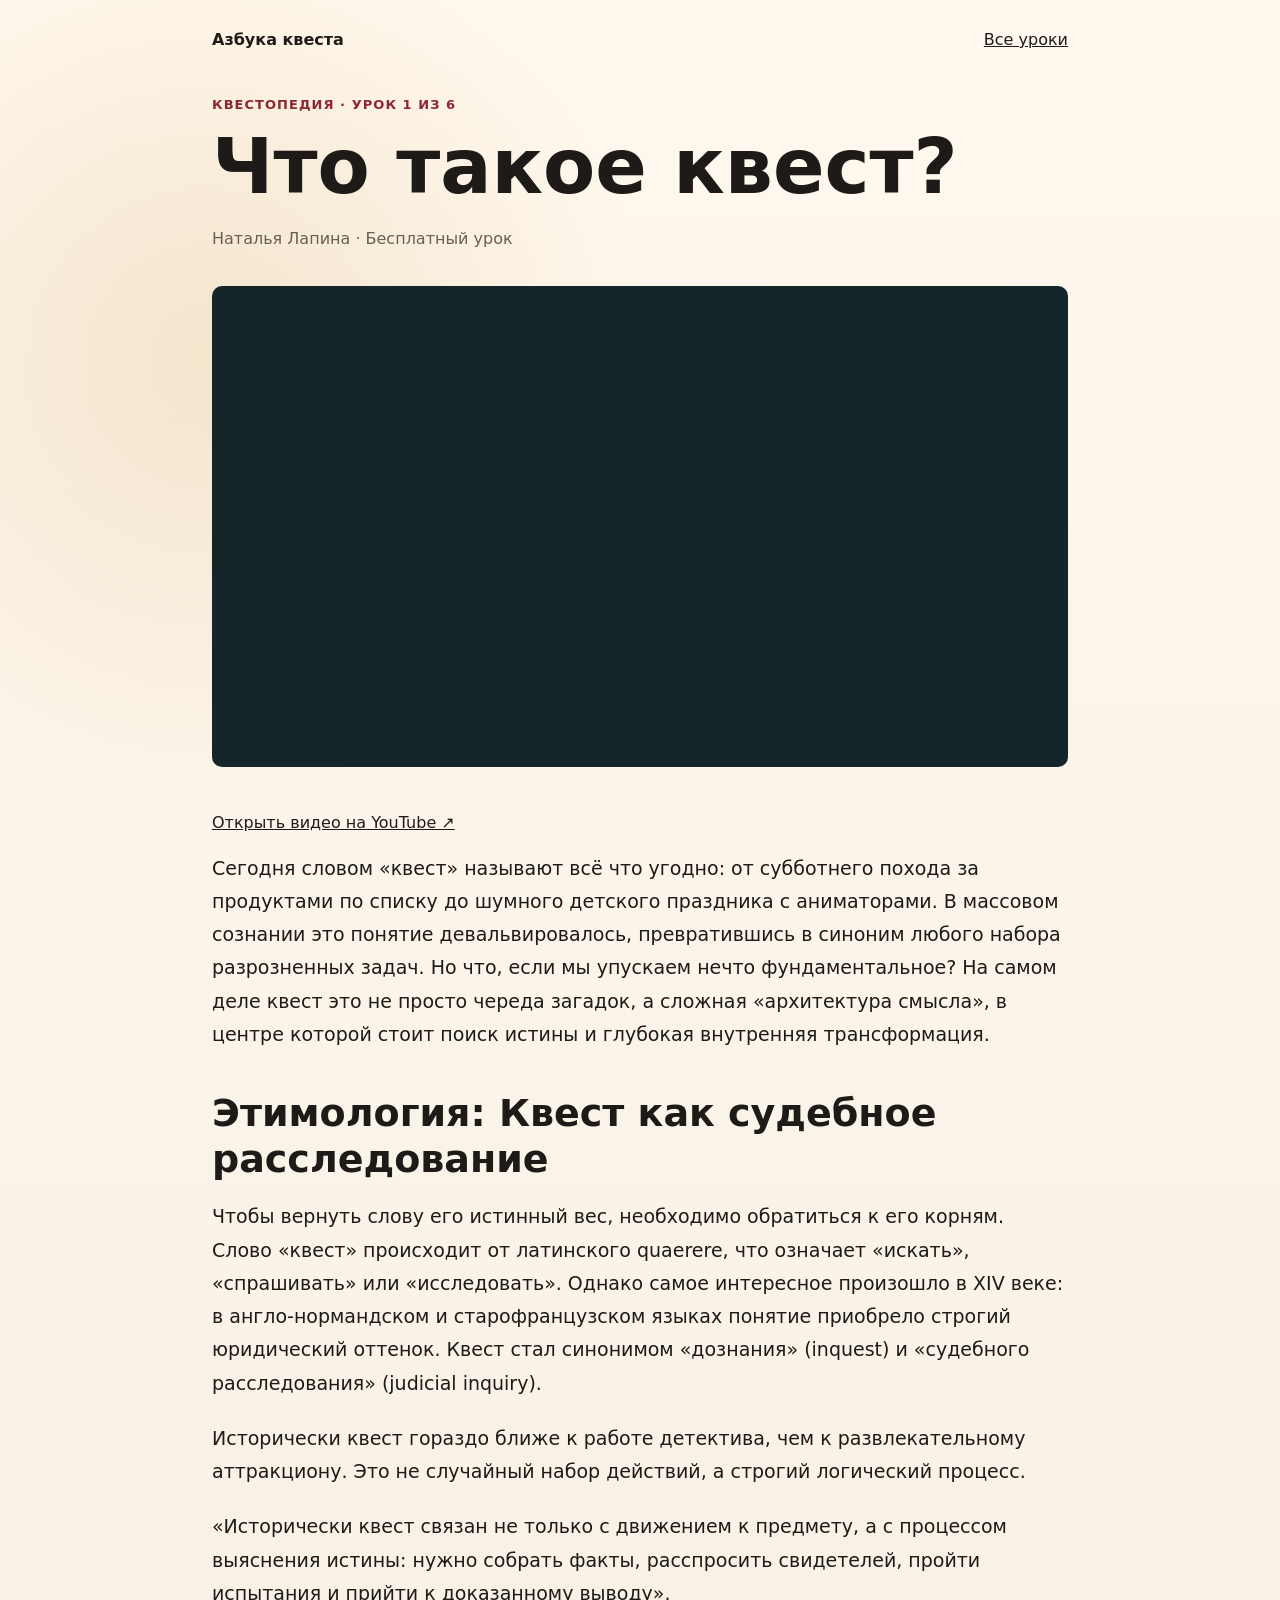
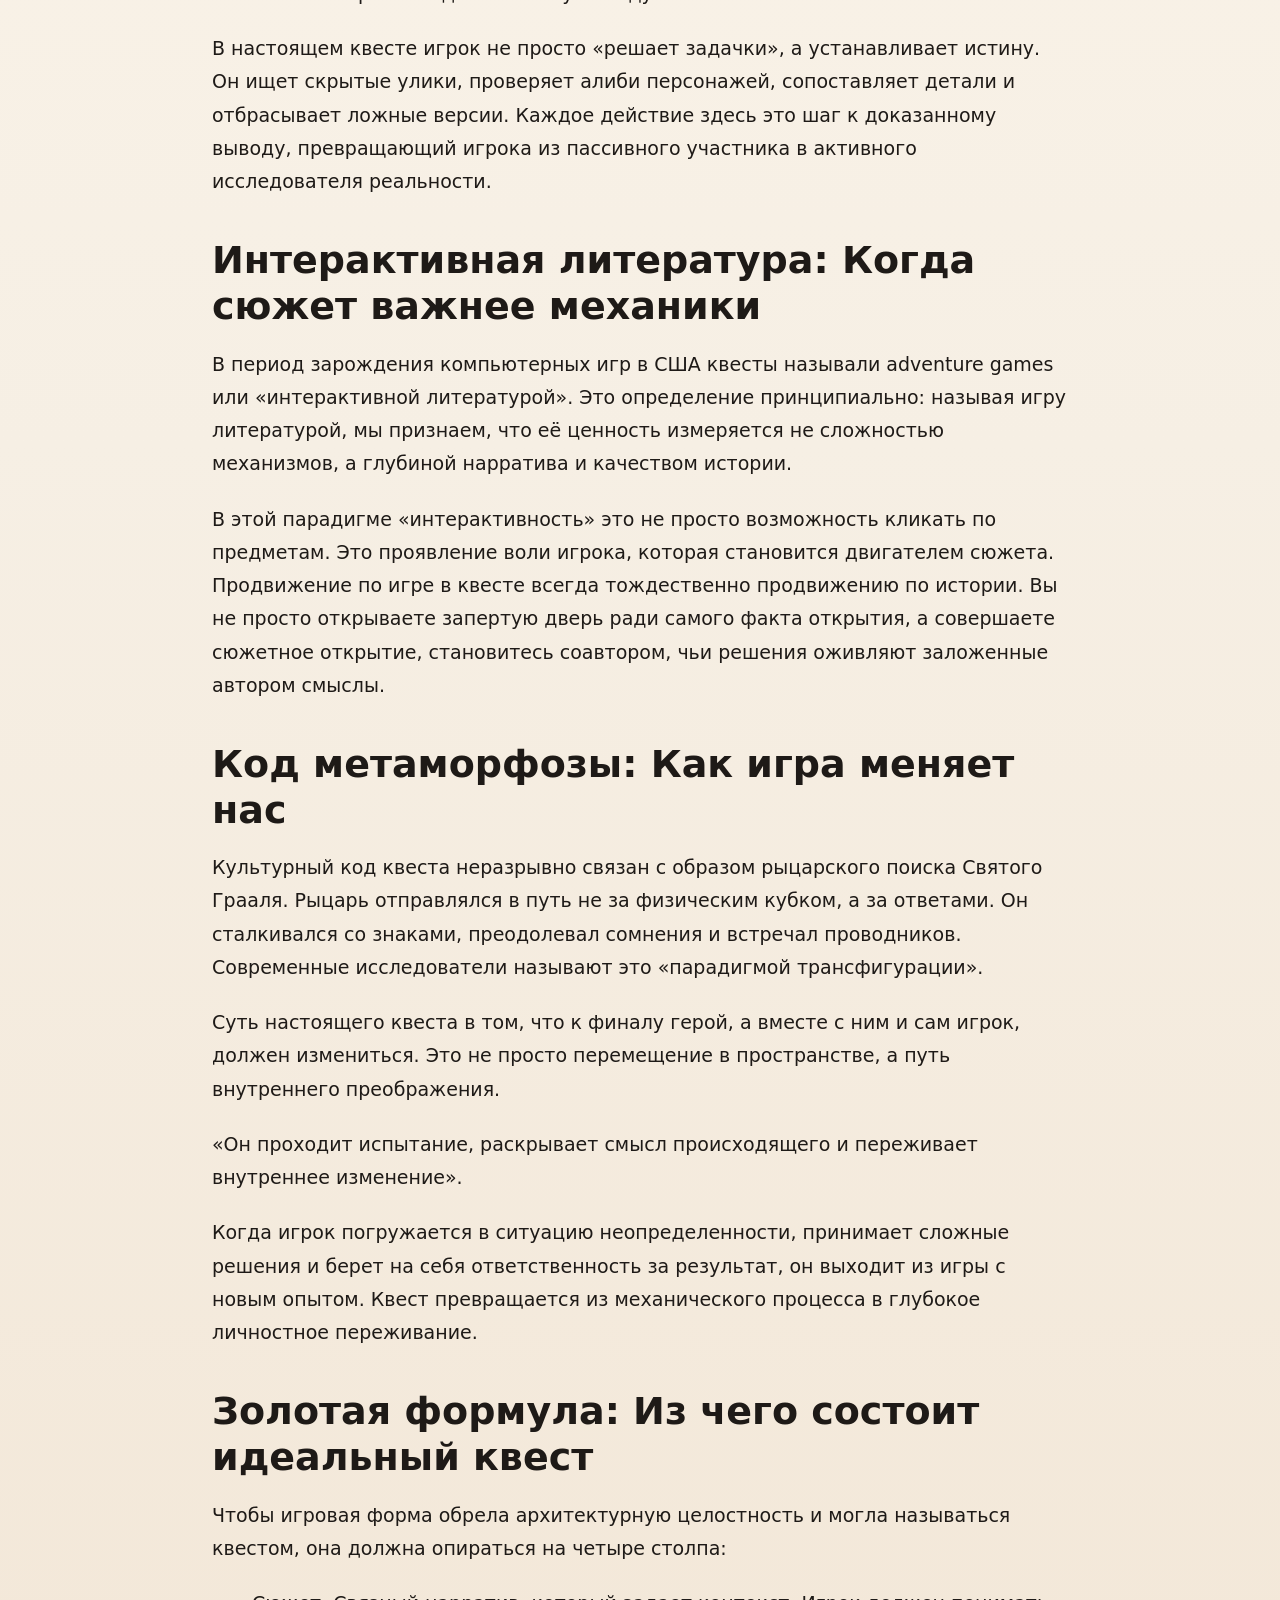
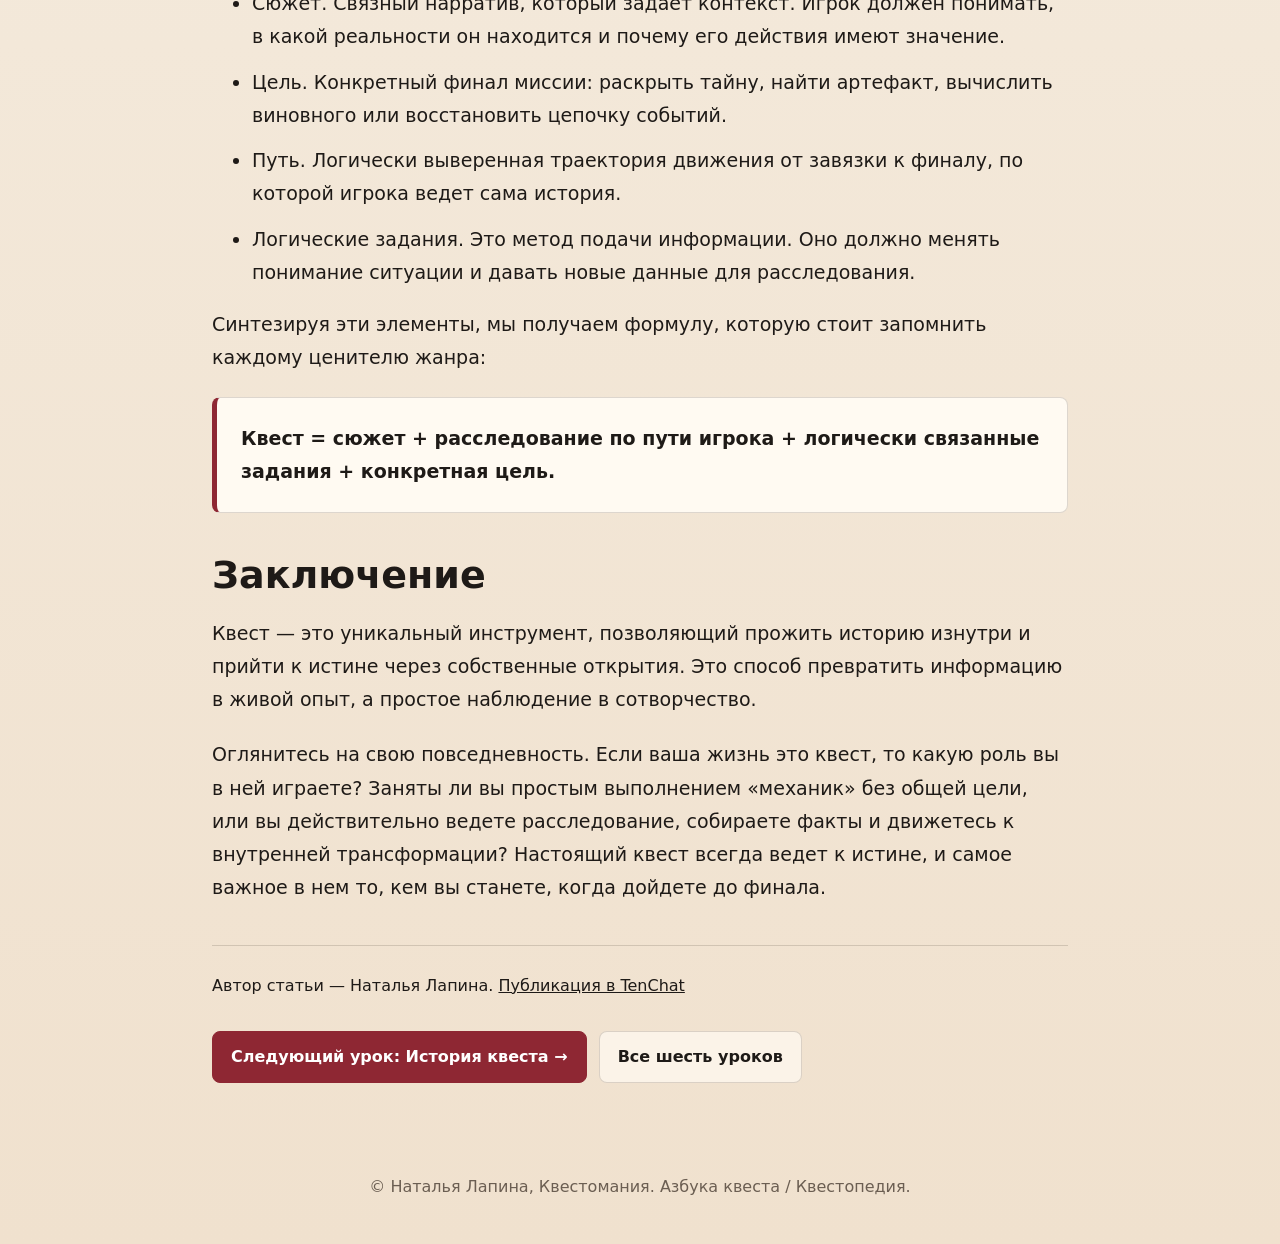
==== chto-takoe-kvest/index.html @ f61236cb "Publish first Questopedia lesson with original article and video" ====
<!doctype html><html lang="ru"><head><meta charset="utf-8"><meta name="viewport" content="width=device-width,initial-scale=1"><title>Что такое квест — урок 1 | Азбука квеста</title><meta name="description" content="Что такое квест: расследование, интерактивная история, путь игрока и логически связанные задания. Статья и бесплатный видеоурок Натальи Лапиной."><link rel="canonical" href="https://azbuka.questomanija.si/chto-takoe-kvest/"><meta name="robots" content="index,follow,max-image-preview:large,max-video-preview:-1"><meta property="og:type" content="article"><meta property="og:title" content="Квестопедия #1: Что такое квест?"><meta property="og:url" content="https://azbuka.questomanija.si/chto-takoe-kvest/"><meta property="og:image" content="https://i.ytimg.com/vi/Jn-knPm4Svk/hqdefault.jpg"><style>
:root{--paper:#f6efe4;--ink:#1e1a17;--muted:#6b5e52;--line:rgba(48,36,24,.16);--red:#8e2733;--red-dark:#6f1722;--white:#fffaf2;--shadow:0 24px 70px rgba(42,26,14,.18)}*{box-sizing:border-box}html{scroll-behavior:smooth}body{margin:0;background:radial-gradient(circle at 16% 8%,rgba(201,151,62,.18),transparent 28rem),linear-gradient(180deg,#fff8ee 0%,var(--paper) 46%,#f0e1ce 100%);color:var(--ink);font-family:Inter,system-ui,-apple-system,BlinkMacSystemFont,"Segoe UI",Arial,sans-serif;line-height:1.55}a{color:inherit}img{display:block;width:100%}.hero{min-height:92vh;padding:24px clamp(18px,4vw,60px) 72px;position:relative;overflow:hidden}.hero:before{content:"";position:absolute;inset:0;background-image:linear-gradient(rgba(30,26,23,.035) 1px,transparent 1px),linear-gradient(90deg,rgba(30,26,23,.035) 1px,transparent 1px);background-size:38px 38px;pointer-events:none}.topbar,.hero-grid,.section-inner,.footer{position:relative;z-index:1}.topbar{display:flex;align-items:center;justify-content:space-between;gap:20px;max-width:1180px;margin:0 auto 64px}.brand{font-weight:800;text-decoration:none}.navlinks{display:flex;gap:18px;color:var(--muted);font-size:15px}.navlinks a{text-decoration:none}.hero-grid{max-width:1180px;margin:0 auto;display:grid;grid-template-columns:minmax(0,1.05fr) minmax(280px,.75fr);align-items:center;gap:clamp(32px,6vw,78px)}.eyebrow{margin:0 0 12px;color:var(--red);font-size:13px;font-weight:800;letter-spacing:.08em;text-transform:uppercase}h1,h2,h3,p{margin-top:0}h1{margin-bottom:20px;max-width:760px;font-size:clamp(48px,9vw,112px);line-height:.92;letter-spacing:0}h2{margin-bottom:18px;font-size:clamp(30px,4vw,56px);line-height:1.02;letter-spacing:0}h3{margin-bottom:12px;font-size:24px;line-height:1.15;letter-spacing:0}.lead{max-width:680px;color:#3a3028;font-size:clamp(19px,2.2vw,25px)}.actions{display:flex;flex-wrap:wrap;gap:12px;margin-top:32px}.actions.center{justify-content:center}.button{display:inline-flex;min-height:48px;align-items:center;justify-content:center;border:1px solid var(--line);border-radius:8px;padding:13px 18px;font-weight:800;text-decoration:none;transition:transform .18s ease,box-shadow .18s ease}.button:hover{transform:translateY(-2px);box-shadow:0 12px 28px rgba(42,26,14,.15)}.button.primary{background:var(--red);color:#fff;border-color:var(--red)}.button.ghost{background:rgba(255,250,242,.72)}.hero-photo,.author-photo,.ideysha-photo{margin:0;border:1px solid var(--line);border-radius:10px;box-shadow:var(--shadow);overflow:hidden;background:#fff}.hero-photo{transform:rotate(1.5deg)}.hero-photo img{aspect-ratio:.68;height:min(72vh,760px);object-fit:cover;object-position:center}.section{padding:82px clamp(18px,4vw,60px)}.section-inner{max-width:1180px;margin:0 auto}.two-col{display:grid;grid-template-columns:minmax(0,.78fr) minmax(0,1.22fr);gap:clamp(26px,6vw,80px)}.prose{color:#3b3129;font-size:18px}.prose p{margin-bottom:16px}.lessons{background:rgba(255,250,242,.62);border-block:1px solid var(--line)}.lesson-list{display:grid;grid-template-columns:repeat(5,minmax(0,1fr));gap:16px;margin-top:32px}.lesson-card{min-height:340px;display:flex;flex-direction:column;border:1px solid var(--line);border-radius:8px;background:var(--white);padding:22px;box-shadow:0 14px 36px rgba(42,26,14,.08)}.lesson-number{width:44px;height:44px;display:inline-flex;align-items:center;justify-content:center;margin-bottom:20px;border-radius:50%;background:#f2e3cf;color:var(--red-dark);font-weight:900}.lesson-card p{color:var(--muted);font-size:16px}.card-links{display:flex;gap:10px;margin-top:auto;padding-top:18px}.card-links a{flex:1;border:1px solid var(--line);border-radius:8px;padding:10px 12px;text-align:center;font-weight:800;text-decoration:none;background:#fff7ec}.author-grid,.ideysha-grid{display:grid;grid-template-columns:minmax(240px,.62fr) minmax(0,1fr);align-items:center;gap:clamp(28px,6vw,76px)}.author-photo img{aspect-ratio:.68;object-fit:cover;object-position:center}.ideysha{background:#15262b;color:#fff7ec}.ideysha .prose,.ideysha .eyebrow{color:#fff7ec}.ideysha .eyebrow{color:#f1c56b}.ideysha-grid{grid-template-columns:minmax(0,1fr) minmax(280px,.7fr)}.ideysha-photo img{aspect-ratio:1.05;object-fit:cover;object-position:center}.cta{text-align:center}.cta-box{max-width:900px;border:1px solid var(--line);border-radius:10px;background:var(--white);padding:clamp(30px,5vw,60px);box-shadow:var(--shadow)}.footer{padding:28px 20px 44px;color:var(--muted);text-align:center}@media(max-width:1080px){.lesson-list{grid-template-columns:repeat(2,minmax(0,1fr))}}@media(max-width:760px){.topbar{align-items:flex-start;flex-direction:column;margin-bottom:42px}.navlinks{width:100%;justify-content:space-between}.hero{min-height:auto;padding-bottom:44px}.hero-grid,.two-col,.author-grid,.ideysha-grid{grid-template-columns:1fr}.hero-photo{transform:none}.hero-photo img{height:auto}.section{padding-block:56px}.lesson-list{grid-template-columns:1fr}.lesson-card{min-height:0}}
.video-lessons{grid-template-columns:repeat(2,minmax(0,1fr))}.video-lessons .lesson-card{min-height:0}.video-lessons .lesson-card h3{font-size:21px}@media(max-width:760px){.video-lessons{grid-template-columns:1fr}}
.lesson-shell{max-width:900px;margin:auto;padding:28px 22px 64px}.lesson-shell .topbar{margin-bottom:42px}.lesson-shell h1{font-size:clamp(40px,7vw,76px);line-height:1.05}.byline{color:var(--muted)}.lesson-video{aspect-ratio:16/9;width:100%;border:0;border-radius:10px;background:#15262b;margin:18px 0 36px}.article-body{font-size:19px;line-height:1.75}.article-body h2{font-size:clamp(27px,4vw,38px);line-height:1.2;margin:40px 0 18px}.article-body p{margin-bottom:22px}.article-body li{margin-bottom:12px}.formula{padding:24px;border:1px solid var(--line);border-left:5px solid var(--red);background:var(--white);border-radius:8px;font-weight:800}.lesson-bottom{border-top:1px solid var(--line);margin-top:40px;padding-top:28px}a:focus-visible{outline:3px solid var(--red);outline-offset:4px}@media(max-width:600px){.article-body{font-size:17px}.formula{padding:18px}.lesson-shell{padding-inline:18px}}</style><script type="application/ld+json">{"@context": "https://schema.org", "@graph": [{"@type": "Article", "@id": "https://azbuka.questomanija.si/chto-takoe-kvest/#article", "headline": "Квестопедия #1: Что такое квест?", "url": "https://azbuka.questomanija.si/chto-takoe-kvest/", "inLanguage": "ru", "author": {"@type": "Person", "name": "Наталья Лапина", "url": "https://questomanija.si/speaker/"}, "isAccessibleForFree": true, "video": {"@id": "https://azbuka.questomanija.si/#video-Jn-knPm4Svk"}, "isPartOf": {"@type": "Course", "name": "Азбука квеста", "url": "https://azbuka.questomanija.si/"}}, {"@type": "VideoObject", "@id": "https://azbuka.questomanija.si/#video-Jn-knPm4Svk", "name": "Что такое квест", "description": "Видеоурок «Что такое квест» из бесплатного курса «Азбука квеста» Натальи Лапиной.", "url": "https://azbuka.questomanija.si/chto-takoe-kvest/", "embedUrl": "https://www.youtube-nocookie.com/embed/Jn-knPm4Svk", "thumbnailUrl": "https://i.ytimg.com/vi/Jn-knPm4Svk/hqdefault.jpg", "uploadDate": "2026-06-28T01:00:05-07:00", "duration": "PT6M8S", "inLanguage": "ru", "isAccessibleForFree": true, "author": {"@id": "https://questomanija.si/speaker/#person"}, "isPartOf": {"@id": "https://azbuka.questomanija.si/#course"}}, {"@type": "BreadcrumbList", "itemListElement": [{"@type": "ListItem", "position": 1, "name": "Азбука квеста", "item": "https://azbuka.questomanija.si/"}, {"@type": "ListItem", "position": 2, "name": "Что такое квест", "item": "https://azbuka.questomanija.si/chto-takoe-kvest/"}]}]}</script></head><body><main class="lesson-shell"><nav class="topbar" aria-label="Навигация"><a class="brand" href="/">Азбука квеста</a><a href="/#lessons">Все уроки</a></nav><header><p class="eyebrow">Квестопедия · Урок 1 из 6</p><h1>Что такое квест?</h1><p class="byline">Наталья Лапина · Бесплатный урок</p></header><iframe class="lesson-video" src="https://www.youtube-nocookie.com/embed/Jn-knPm4Svk" title="Что такое квест — видеоурок Натальи Лапиной" allow="encrypted-media; picture-in-picture; fullscreen" allowfullscreen></iframe><p><a href="https://www.youtube.com/watch?v=Jn-knPm4Svk">Открыть видео на YouTube ↗</a></p><article class="article-body" aria-label="Квестопедия #1: Что такое квест?"><p>Сегодня словом «квест» называют всё что угодно: от субботнего похода за продуктами по списку до шумного детского праздника с аниматорами. В массовом сознании это понятие девальвировалось, превратившись в синоним любого набора разрозненных задач. Но что, если мы упускаем нечто фундаментальное? На самом деле квест это не просто череда загадок, а сложная «архитектура смысла», в центре которой стоит поиск истины и глубокая внутренняя трансформация.</p><h2>Этимология: Квест как судебное расследование</h2><p>Чтобы вернуть слову его истинный вес, необходимо обратиться к его корням. Слово «квест» происходит от латинского quaerere, что означает «искать», «спрашивать» или «исследовать». Однако самое интересное произошло в XIV веке: в англо-нормандском и старофранцузском языках понятие приобрело строгий юридический оттенок. Квест стал синонимом «дознания» (inquest) и «судебного расследования» (judicial inquiry).</p><p>Исторически квест гораздо ближе к работе детектива, чем к развлекательному аттракциону. Это не случайный набор действий, а строгий логический процесс.</p><p>«Исторически квест связан не только с движением к предмету, а с процессом выяснения истины: нужно собрать факты, расспросить свидетелей, пройти испытания и прийти к доказанному выводу».</p><p>В настоящем квесте игрок не просто «решает задачки», а устанавливает истину. Он ищет скрытые улики, проверяет алиби персонажей, сопоставляет детали и отбрасывает ложные версии. Каждое действие здесь это шаг к доказанному выводу, превращающий игрока из пассивного участника в активного исследователя реальности.</p><h2>Интерактивная литература: Когда сюжет важнее механики</h2><p>В период зарождения компьютерных игр в США квесты называли adventure games или «интерактивной литературой». Это определение принципиально: называя игру литературой, мы признаем, что её ценность измеряется не сложностью механизмов, а глубиной нарратива и качеством истории.</p><p>В этой парадигме «интерактивность» это не просто возможность кликать по предметам. Это проявление воли игрока, которая становится двигателем сюжета. Продвижение по игре в квесте всегда тождественно продвижению по истории. Вы не просто открываете запертую дверь ради самого факта открытия, а совершаете сюжетное открытие, становитесь соавтором, чьи решения оживляют заложенные автором смыслы.</p><h2>Код метаморфозы: Как игра меняет нас</h2><p>Культурный код квеста неразрывно связан с образом рыцарского поиска Святого Грааля. Рыцарь отправлялся в путь не за физическим кубком, а за ответами. Он сталкивался со знаками, преодолевал сомнения и встречал проводников. Современные исследователи называют это «парадигмой трансфигурации».</p><p>Суть настоящего квеста в том, что к финалу герой, а вместе с ним и сам игрок, должен измениться. Это не просто перемещение в пространстве, а путь внутреннего преображения.</p><p>«Он проходит испытание, раскрывает смысл происходящего и переживает внутреннее изменение».</p><p>Когда игрок погружается в ситуацию неопределенности, принимает сложные решения и берет на себя ответственность за результат, он выходит из игры с новым опытом. Квест превращается из механического процесса в глубокое личностное переживание.</p><h2>Золотая формула: Из чего состоит идеальный квест</h2><p>Чтобы игровая форма обрела архитектурную целостность и могла называться квестом, она должна опираться на четыре столпа:</p><ul><li>Сюжет. Связный нарратив, который задает контекст. Игрок должен понимать, в какой реальности он находится и почему его действия имеют значение.</li><li>Цель. Конкретный финал миссии: раскрыть тайну, найти артефакт, вычислить виновного или восстановить цепочку событий.</li><li>Путь. Логически выверенная траектория движения от завязки к финалу, по которой игрока ведет сама история.</li><li>Логические задания. Это метод подачи информации. Оно должно менять понимание ситуации и давать новые данные для расследования.</li></ul><p>Синтезируя эти элементы, мы получаем формулу, которую стоит запомнить каждому ценителю жанра:</p><p class="formula">Квест = сюжет + расследование по пути игрока + логически связанные задания + конкретная цель.</p><h2>Заключение</h2><p>Квест — это уникальный инструмент, позволяющий прожить историю изнутри и прийти к истине через собственные открытия. Это способ превратить информацию в живой опыт, а простое наблюдение в сотворчество.</p><p>Оглянитесь на свою повседневность. Если ваша жизнь это квест, то какую роль вы в ней играете? Заняты ли вы простым выполнением «механик» без общей цели, или вы действительно ведете расследование, собираете факты и движетесь к внутренней трансформации? Настоящий квест всегда ведет к истине, и самое важное в нем то, кем вы станете, когда дойдете до финала.</p></article><div class="lesson-bottom"><p>Автор статьи — Наталья Лапина. <a href="https://tenchat.ru/media/5627229-kvestopediya-1-chto-takoye-kvest">Публикация в TenChat</a></p><div class="actions"><a class="button primary" href="https://www.youtube.com/watch?v=jW6POJvx4WA">Следующий урок: История квеста →</a><a class="button ghost" href="/#lessons">Все шесть уроков</a></div></div></main><footer class="footer">© Наталья Лапина, Квестомания. Азбука квеста / Квестопедия.</footer></body></html>
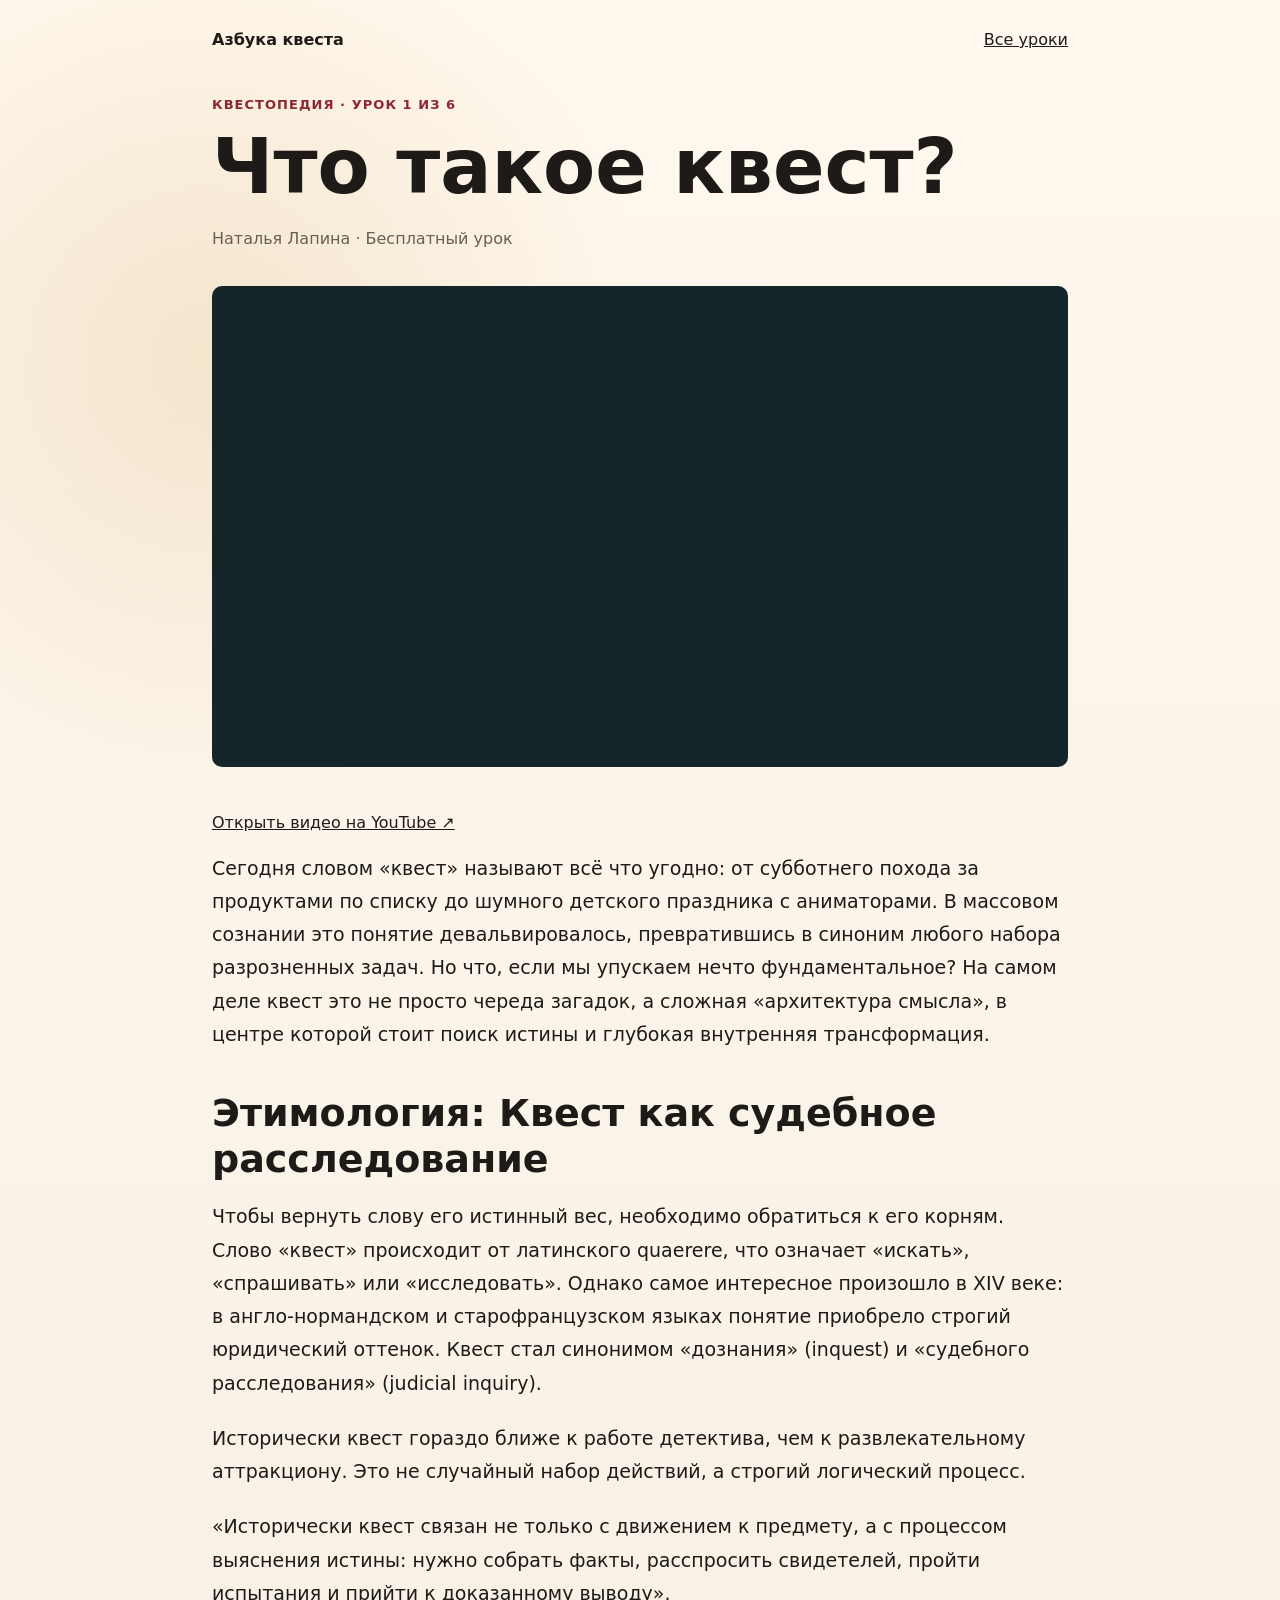
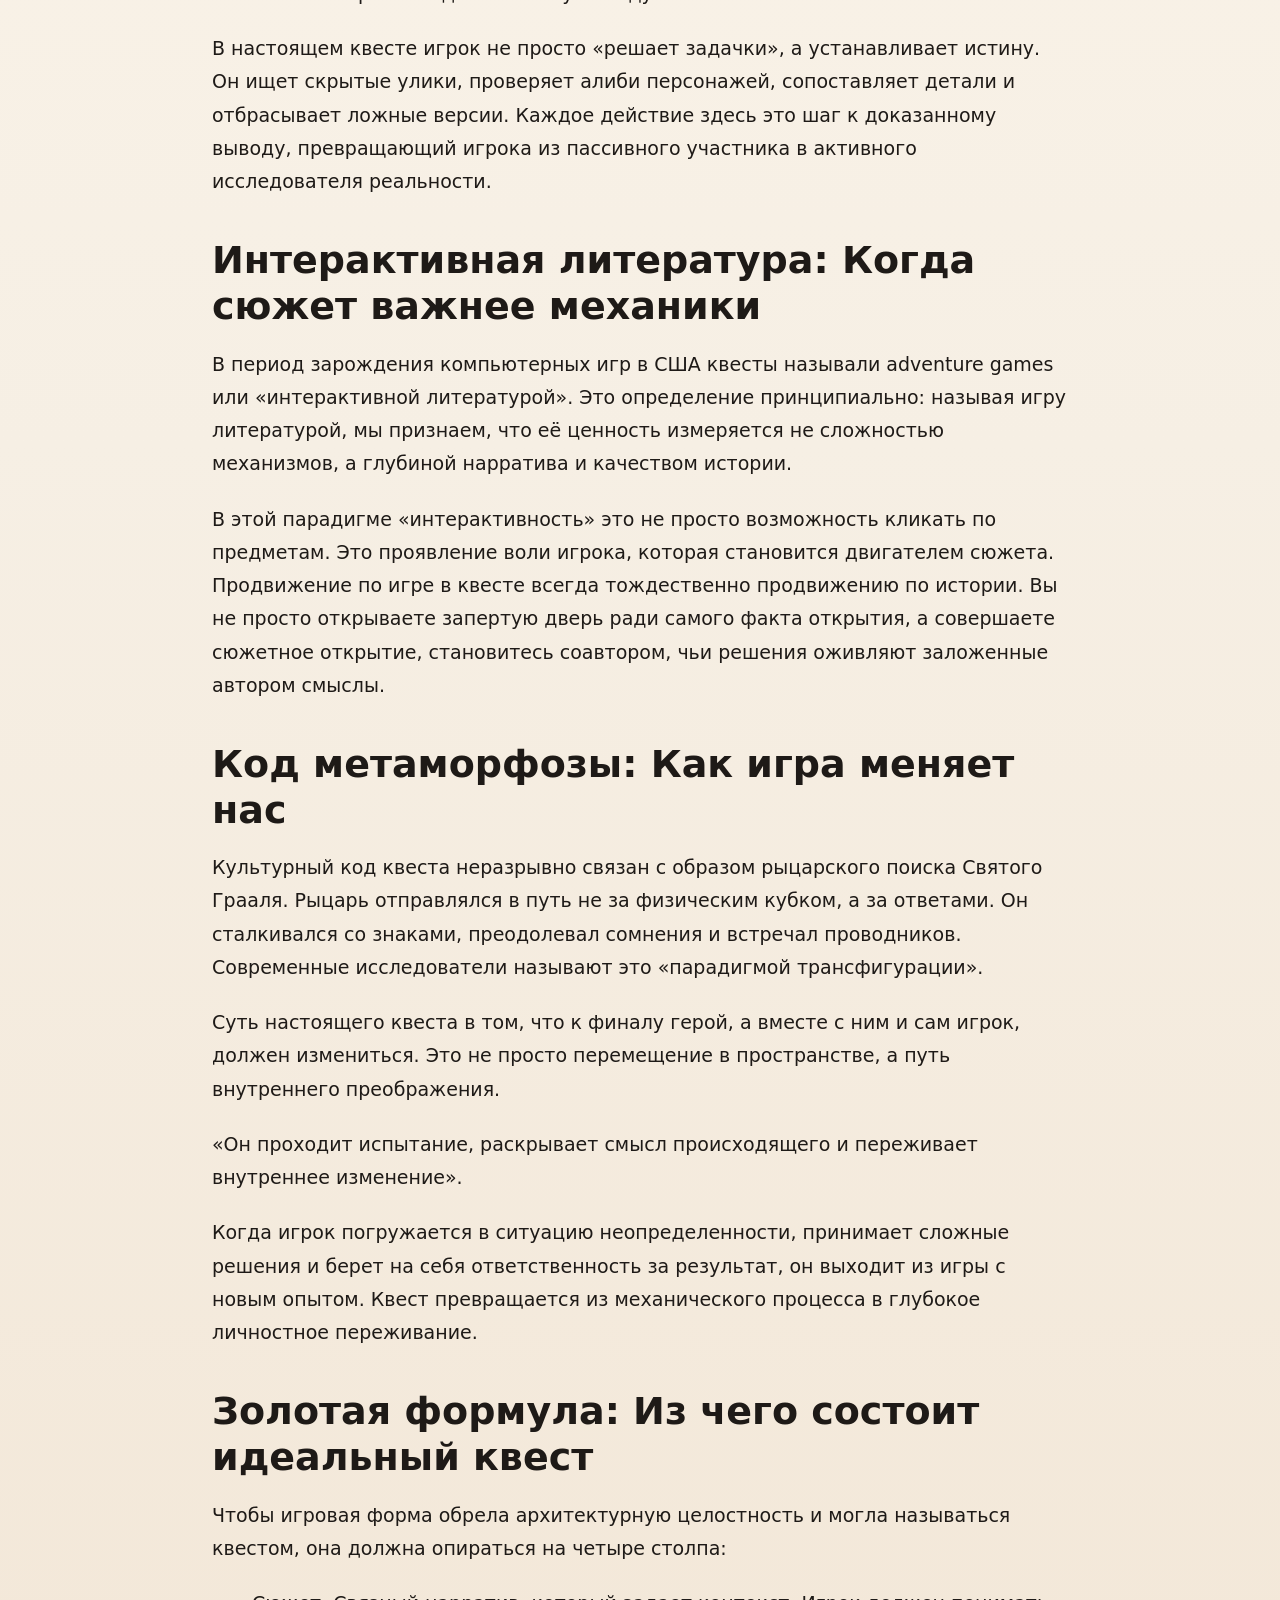
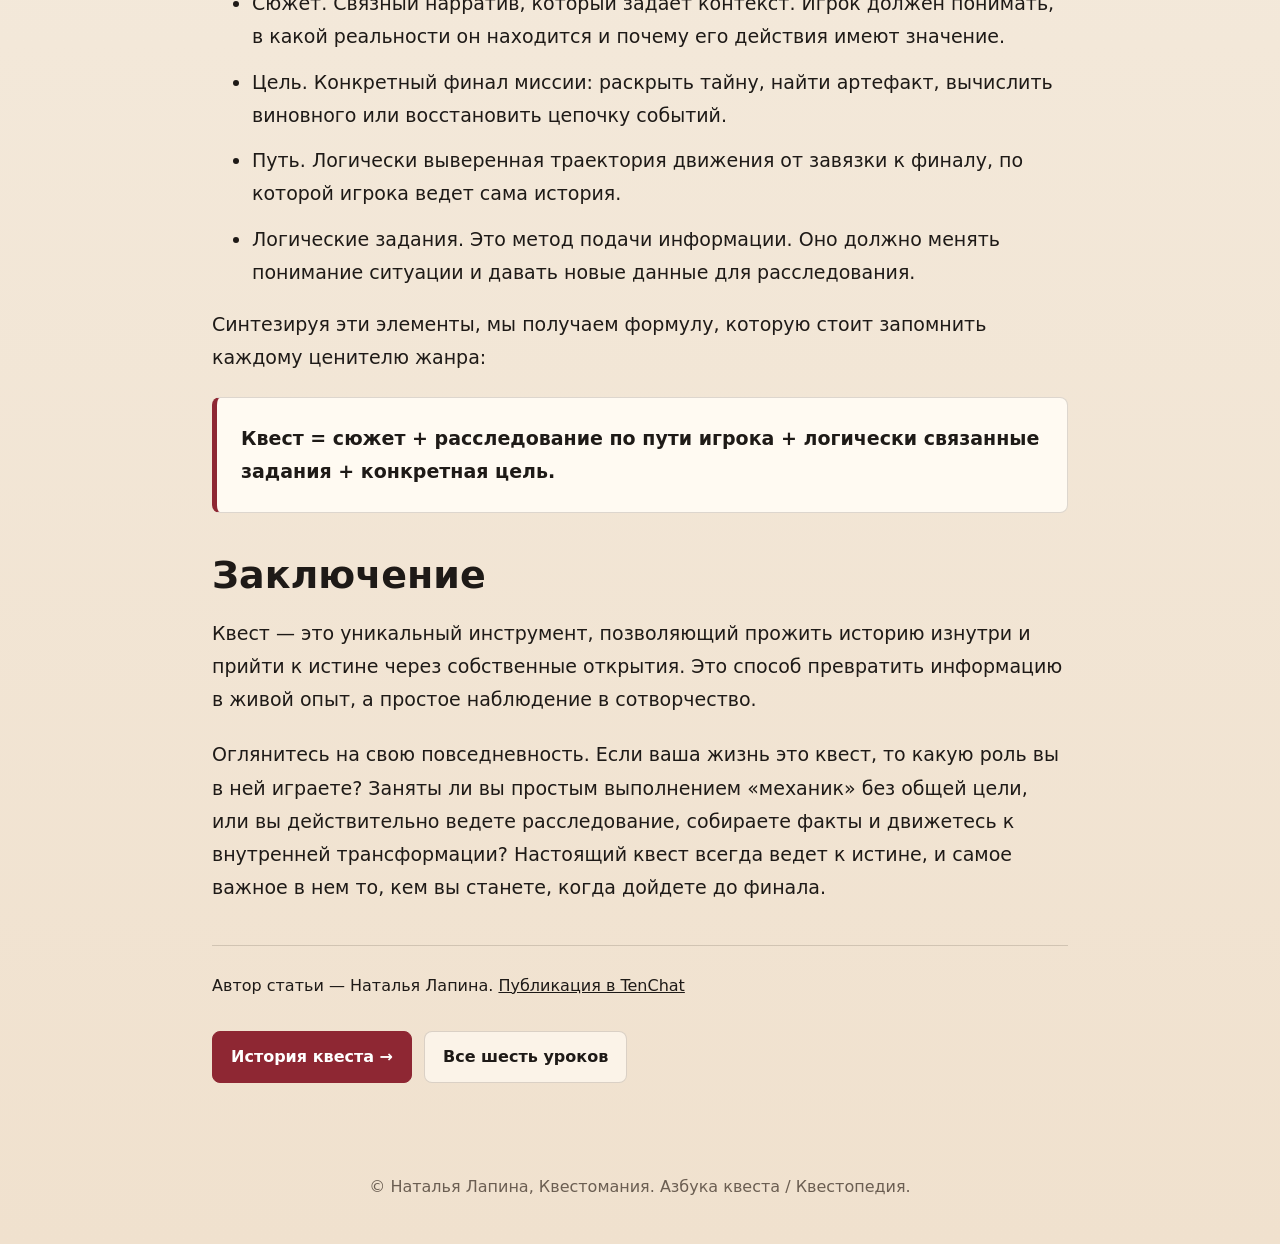
==== commit 5bf8b350: "Connect first lesson to complete course navigation" ====
--- a/chto-takoe-kvest/index.html
+++ b/chto-takoe-kvest/index.html
@@ -1,4 +1,4 @@
 <!doctype html><html lang="ru"><head><meta charset="utf-8"><meta name="viewport" content="width=device-width,initial-scale=1"><title>Что такое квест — урок 1 | Азбука квеста</title><meta name="description" content="Что такое квест: расследование, интерактивная история, путь игрока и логически связанные задания. Статья и бесплатный видеоурок Натальи Лапиной."><link rel="canonical" href="https://azbuka.questomanija.si/chto-takoe-kvest/"><meta name="robots" content="index,follow,max-image-preview:large,max-video-preview:-1"><meta property="og:type" content="article"><meta property="og:title" content="Квестопедия #1: Что такое квест?"><meta property="og:url" content="https://azbuka.questomanija.si/chto-takoe-kvest/"><meta property="og:image" content="https://i.ytimg.com/vi/Jn-knPm4Svk/hqdefault.jpg"><style>
 :root{--paper:#f6efe4;--ink:#1e1a17;--muted:#6b5e52;--line:rgba(48,36,24,.16);--red:#8e2733;--red-dark:#6f1722;--white:#fffaf2;--shadow:0 24px 70px rgba(42,26,14,.18)}*{box-sizing:border-box}html{scroll-behavior:smooth}body{margin:0;background:radial-gradient(circle at 16% 8%,rgba(201,151,62,.18),transparent 28rem),linear-gradient(180deg,#fff8ee 0%,var(--paper) 46%,#f0e1ce 100%);color:var(--ink);font-family:Inter,system-ui,-apple-system,BlinkMacSystemFont,"Segoe UI",Arial,sans-serif;line-height:1.55}a{color:inherit}img{display:block;width:100%}.hero{min-height:92vh;padding:24px clamp(18px,4vw,60px) 72px;position:relative;overflow:hidden}.hero:before{content:"";position:absolute;inset:0;background-image:linear-gradient(rgba(30,26,23,.035) 1px,transparent 1px),linear-gradient(90deg,rgba(30,26,23,.035) 1px,transparent 1px);background-size:38px 38px;pointer-events:none}.topbar,.hero-grid,.section-inner,.footer{position:relative;z-index:1}.topbar{display:flex;align-items:center;justify-content:space-between;gap:20px;max-width:1180px;margin:0 auto 64px}.brand{font-weight:800;text-decoration:none}.navlinks{display:flex;gap:18px;color:var(--muted);font-size:15px}.navlinks a{text-decoration:none}.hero-grid{max-width:1180px;margin:0 auto;display:grid;grid-template-columns:minmax(0,1.05fr) minmax(280px,.75fr);align-items:center;gap:clamp(32px,6vw,78px)}.eyebrow{margin:0 0 12px;color:var(--red);font-size:13px;font-weight:800;letter-spacing:.08em;text-transform:uppercase}h1,h2,h3,p{margin-top:0}h1{margin-bottom:20px;max-width:760px;font-size:clamp(48px,9vw,112px);line-height:.92;letter-spacing:0}h2{margin-bottom:18px;font-size:clamp(30px,4vw,56px);line-height:1.02;letter-spacing:0}h3{margin-bottom:12px;font-size:24px;line-height:1.15;letter-spacing:0}.lead{max-width:680px;color:#3a3028;font-size:clamp(19px,2.2vw,25px)}.actions{display:flex;flex-wrap:wrap;gap:12px;margin-top:32px}.actions.center{justify-content:center}.button{display:inline-flex;min-height:48px;align-items:center;justify-content:center;border:1px solid var(--line);border-radius:8px;padding:13px 18px;font-weight:800;text-decoration:none;transition:transform .18s ease,box-shadow .18s ease}.button:hover{transform:translateY(-2px);box-shadow:0 12px 28px rgba(42,26,14,.15)}.button.primary{background:var(--red);color:#fff;border-color:var(--red)}.button.ghost{background:rgba(255,250,242,.72)}.hero-photo,.author-photo,.ideysha-photo{margin:0;border:1px solid var(--line);border-radius:10px;box-shadow:var(--shadow);overflow:hidden;background:#fff}.hero-photo{transform:rotate(1.5deg)}.hero-photo img{aspect-ratio:.68;height:min(72vh,760px);object-fit:cover;object-position:center}.section{padding:82px clamp(18px,4vw,60px)}.section-inner{max-width:1180px;margin:0 auto}.two-col{display:grid;grid-template-columns:minmax(0,.78fr) minmax(0,1.22fr);gap:clamp(26px,6vw,80px)}.prose{color:#3b3129;font-size:18px}.prose p{margin-bottom:16px}.lessons{background:rgba(255,250,242,.62);border-block:1px solid var(--line)}.lesson-list{display:grid;grid-template-columns:repeat(5,minmax(0,1fr));gap:16px;margin-top:32px}.lesson-card{min-height:340px;display:flex;flex-direction:column;border:1px solid var(--line);border-radius:8px;background:var(--white);padding:22px;box-shadow:0 14px 36px rgba(42,26,14,.08)}.lesson-number{width:44px;height:44px;display:inline-flex;align-items:center;justify-content:center;margin-bottom:20px;border-radius:50%;background:#f2e3cf;color:var(--red-dark);font-weight:900}.lesson-card p{color:var(--muted);font-size:16px}.card-links{display:flex;gap:10px;margin-top:auto;padding-top:18px}.card-links a{flex:1;border:1px solid var(--line);border-radius:8px;padding:10px 12px;text-align:center;font-weight:800;text-decoration:none;background:#fff7ec}.author-grid,.ideysha-grid{display:grid;grid-template-columns:minmax(240px,.62fr) minmax(0,1fr);align-items:center;gap:clamp(28px,6vw,76px)}.author-photo img{aspect-ratio:.68;object-fit:cover;object-position:center}.ideysha{background:#15262b;color:#fff7ec}.ideysha .prose,.ideysha .eyebrow{color:#fff7ec}.ideysha .eyebrow{color:#f1c56b}.ideysha-grid{grid-template-columns:minmax(0,1fr) minmax(280px,.7fr)}.ideysha-photo img{aspect-ratio:1.05;object-fit:cover;object-position:center}.cta{text-align:center}.cta-box{max-width:900px;border:1px solid var(--line);border-radius:10px;background:var(--white);padding:clamp(30px,5vw,60px);box-shadow:var(--shadow)}.footer{padding:28px 20px 44px;color:var(--muted);text-align:center}@media(max-width:1080px){.lesson-list{grid-template-columns:repeat(2,minmax(0,1fr))}}@media(max-width:760px){.topbar{align-items:flex-start;flex-direction:column;margin-bottom:42px}.navlinks{width:100%;justify-content:space-between}.hero{min-height:auto;padding-bottom:44px}.hero-grid,.two-col,.author-grid,.ideysha-grid{grid-template-columns:1fr}.hero-photo{transform:none}.hero-photo img{height:auto}.section{padding-block:56px}.lesson-list{grid-template-columns:1fr}.lesson-card{min-height:0}}
 .video-lessons{grid-template-columns:repeat(2,minmax(0,1fr))}.video-lessons .lesson-card{min-height:0}.video-lessons .lesson-card h3{font-size:21px}@media(max-width:760px){.video-lessons{grid-template-columns:1fr}}
-.lesson-shell{max-width:900px;margin:auto;padding:28px 22px 64px}.lesson-shell .topbar{margin-bottom:42px}.lesson-shell h1{font-size:clamp(40px,7vw,76px);line-height:1.05}.byline{color:var(--muted)}.lesson-video{aspect-ratio:16/9;width:100%;border:0;border-radius:10px;background:#15262b;margin:18px 0 36px}.article-body{font-size:19px;line-height:1.75}.article-body h2{font-size:clamp(27px,4vw,38px);line-height:1.2;margin:40px 0 18px}.article-body p{margin-bottom:22px}.article-body li{margin-bottom:12px}.formula{padding:24px;border:1px solid var(--line);border-left:5px solid var(--red);background:var(--white);border-radius:8px;font-weight:800}.lesson-bottom{border-top:1px solid var(--line);margin-top:40px;padding-top:28px}a:focus-visible{outline:3px solid var(--red);outline-offset:4px}@media(max-width:600px){.article-body{font-size:17px}.formula{padding:18px}.lesson-shell{padding-inline:18px}}</style><script type="application/ld+json">{"@context": "https://schema.org", "@graph": [{"@type": "Article", "@id": "https://azbuka.questomanija.si/chto-takoe-kvest/#article", "headline": "Квестопедия #1: Что такое квест?", "url": "https://azbuka.questomanija.si/chto-takoe-kvest/", "inLanguage": "ru", "author": {"@type": "Person", "name": "Наталья Лапина", "url": "https://questomanija.si/speaker/"}, "isAccessibleForFree": true, "video": {"@id": "https://azbuka.questomanija.si/#video-Jn-knPm4Svk"}, "isPartOf": {"@type": "Course", "name": "Азбука квеста", "url": "https://azbuka.questomanija.si/"}}, {"@type": "VideoObject", "@id": "https://azbuka.questomanija.si/#video-Jn-knPm4Svk", "name": "Что такое квест", "description": "Видеоурок «Что такое квест» из бесплатного курса «Азбука квеста» Натальи Лапиной.", "url": "https://azbuka.questomanija.si/chto-takoe-kvest/", "embedUrl": "https://www.youtube-nocookie.com/embed/Jn-knPm4Svk", "thumbnailUrl": "https://i.ytimg.com/vi/Jn-knPm4Svk/hqdefault.jpg", "uploadDate": "2026-06-28T01:00:05-07:00", "duration": "PT6M8S", "inLanguage": "ru", "isAccessibleForFree": true, "author": {"@id": "https://questomanija.si/speaker/#person"}, "isPartOf": {"@id": "https://azbuka.questomanija.si/#course"}}, {"@type": "BreadcrumbList", "itemListElement": [{"@type": "ListItem", "position": 1, "name": "Азбука квеста", "item": "https://azbuka.questomanija.si/"}, {"@type": "ListItem", "position": 2, "name": "Что такое квест", "item": "https://azbuka.questomanija.si/chto-takoe-kvest/"}]}]}</script></head><body><main class="lesson-shell"><nav class="topbar" aria-label="Навигация"><a class="brand" href="/">Азбука квеста</a><a href="/#lessons">Все уроки</a></nav><header><p class="eyebrow">Квестопедия · Урок 1 из 6</p><h1>Что такое квест?</h1><p class="byline">Наталья Лапина · Бесплатный урок</p></header><iframe class="lesson-video" src="https://www.youtube-nocookie.com/embed/Jn-knPm4Svk" title="Что такое квест — видеоурок Натальи Лапиной" allow="encrypted-media; picture-in-picture; fullscreen" allowfullscreen></iframe><p><a href="https://www.youtube.com/watch?v=Jn-knPm4Svk">Открыть видео на YouTube ↗</a></p><article class="article-body" aria-label="Квестопедия #1: Что такое квест?"><p>Сегодня словом «квест» называют всё что угодно: от субботнего похода за продуктами по списку до шумного детского праздника с аниматорами. В массовом сознании это понятие девальвировалось, превратившись в синоним любого набора разрозненных задач. Но что, если мы упускаем нечто фундаментальное? На самом деле квест это не просто череда загадок, а сложная «архитектура смысла», в центре которой стоит поиск истины и глубокая внутренняя трансформация.</p><h2>Этимология: Квест как судебное расследование</h2><p>Чтобы вернуть слову его истинный вес, необходимо обратиться к его корням. Слово «квест» происходит от латинского quaerere, что означает «искать», «спрашивать» или «исследовать». Однако самое интересное произошло в XIV веке: в англо-нормандском и старофранцузском языках понятие приобрело строгий юридический оттенок. Квест стал синонимом «дознания» (inquest) и «судебного расследования» (judicial inquiry).</p><p>Исторически квест гораздо ближе к работе детектива, чем к развлекательному аттракциону. Это не случайный набор действий, а строгий логический процесс.</p><p>«Исторически квест связан не только с движением к предмету, а с процессом выяснения истины: нужно собрать факты, расспросить свидетелей, пройти испытания и прийти к доказанному выводу».</p><p>В настоящем квесте игрок не просто «решает задачки», а устанавливает истину. Он ищет скрытые улики, проверяет алиби персонажей, сопоставляет детали и отбрасывает ложные версии. Каждое действие здесь это шаг к доказанному выводу, превращающий игрока из пассивного участника в активного исследователя реальности.</p><h2>Интерактивная литература: Когда сюжет важнее механики</h2><p>В период зарождения компьютерных игр в США квесты называли adventure games или «интерактивной литературой». Это определение принципиально: называя игру литературой, мы признаем, что её ценность измеряется не сложностью механизмов, а глубиной нарратива и качеством истории.</p><p>В этой парадигме «интерактивность» это не просто возможность кликать по предметам. Это проявление воли игрока, которая становится двигателем сюжета. Продвижение по игре в квесте всегда тождественно продвижению по истории. Вы не просто открываете запертую дверь ради самого факта открытия, а совершаете сюжетное открытие, становитесь соавтором, чьи решения оживляют заложенные автором смыслы.</p><h2>Код метаморфозы: Как игра меняет нас</h2><p>Культурный код квеста неразрывно связан с образом рыцарского поиска Святого Грааля. Рыцарь отправлялся в путь не за физическим кубком, а за ответами. Он сталкивался со знаками, преодолевал сомнения и встречал проводников. Современные исследователи называют это «парадигмой трансфигурации».</p><p>Суть настоящего квеста в том, что к финалу герой, а вместе с ним и сам игрок, должен измениться. Это не просто перемещение в пространстве, а путь внутреннего преображения.</p><p>«Он проходит испытание, раскрывает смысл происходящего и переживает внутреннее изменение».</p><p>Когда игрок погружается в ситуацию неопределенности, принимает сложные решения и берет на себя ответственность за результат, он выходит из игры с новым опытом. Квест превращается из механического процесса в глубокое личностное переживание.</p><h2>Золотая формула: Из чего состоит идеальный квест</h2><p>Чтобы игровая форма обрела архитектурную целостность и могла называться квестом, она должна опираться на четыре столпа:</p><ul><li>Сюжет. Связный нарратив, который задает контекст. Игрок должен понимать, в какой реальности он находится и почему его действия имеют значение.</li><li>Цель. Конкретный финал миссии: раскрыть тайну, найти артефакт, вычислить виновного или восстановить цепочку событий.</li><li>Путь. Логически выверенная траектория движения от завязки к финалу, по которой игрока ведет сама история.</li><li>Логические задания. Это метод подачи информации. Оно должно менять понимание ситуации и давать новые данные для расследования.</li></ul><p>Синтезируя эти элементы, мы получаем формулу, которую стоит запомнить каждому ценителю жанра:</p><p class="formula">Квест = сюжет + расследование по пути игрока + логически связанные задания + конкретная цель.</p><h2>Заключение</h2><p>Квест — это уникальный инструмент, позволяющий прожить историю изнутри и прийти к истине через собственные открытия. Это способ превратить информацию в живой опыт, а простое наблюдение в сотворчество.</p><p>Оглянитесь на свою повседневность. Если ваша жизнь это квест, то какую роль вы в ней играете? Заняты ли вы простым выполнением «механик» без общей цели, или вы действительно ведете расследование, собираете факты и движетесь к внутренней трансформации? Настоящий квест всегда ведет к истине, и самое важное в нем то, кем вы станете, когда дойдете до финала.</p></article><div class="lesson-bottom"><p>Автор статьи — Наталья Лапина. <a href="https://tenchat.ru/media/5627229-kvestopediya-1-chto-takoye-kvest">Публикация в TenChat</a></p><div class="actions"><a class="button primary" href="https://www.youtube.com/watch?v=jW6POJvx4WA">Следующий урок: История квеста →</a><a class="button ghost" href="/#lessons">Все шесть уроков</a></div></div></main><footer class="footer">© Наталья Лапина, Квестомания. Азбука квеста / Квестопедия.</footer></body></html>+.lesson-shell{max-width:900px;margin:auto;padding:28px 22px 64px}.lesson-shell .topbar{margin-bottom:42px}.lesson-shell h1{font-size:clamp(40px,7vw,76px);line-height:1.05}.byline{color:var(--muted)}.lesson-video{aspect-ratio:16/9;width:100%;border:0;border-radius:10px;background:#15262b;margin:18px 0 36px}.article-body{font-size:19px;line-height:1.75}.article-body h2{font-size:clamp(27px,4vw,38px);line-height:1.2;margin:40px 0 18px}.article-body p{margin-bottom:22px}.article-body li{margin-bottom:12px}.formula{padding:24px;border:1px solid var(--line);border-left:5px solid var(--red);background:var(--white);border-radius:8px;font-weight:800}.lesson-bottom{border-top:1px solid var(--line);margin-top:40px;padding-top:28px}a:focus-visible{outline:3px solid var(--red);outline-offset:4px}@media(max-width:600px){.article-body{font-size:17px}.formula{padding:18px}.lesson-shell{padding-inline:18px}}</style><script type="application/ld+json">{"@context": "https://schema.org", "@graph": [{"@type": "Article", "@id": "https://azbuka.questomanija.si/chto-takoe-kvest/#article", "headline": "Квестопедия #1: Что такое квест?", "url": "https://azbuka.questomanija.si/chto-takoe-kvest/", "inLanguage": "ru", "author": {"@type": "Person", "name": "Наталья Лапина", "url": "https://questomanija.si/speaker/"}, "isAccessibleForFree": true, "video": {"@id": "https://azbuka.questomanija.si/#video-Jn-knPm4Svk"}, "isPartOf": {"@type": "Course", "name": "Азбука квеста", "url": "https://azbuka.questomanija.si/"}}, {"@type": "VideoObject", "@id": "https://azbuka.questomanija.si/#video-Jn-knPm4Svk", "name": "Что такое квест", "description": "Видеоурок «Что такое квест» из бесплатного курса «Азбука квеста» Натальи Лапиной.", "url": "https://azbuka.questomanija.si/chto-takoe-kvest/", "embedUrl": "https://www.youtube-nocookie.com/embed/Jn-knPm4Svk", "thumbnailUrl": "https://i.ytimg.com/vi/Jn-knPm4Svk/hqdefault.jpg", "uploadDate": "2026-06-28T01:00:05-07:00", "duration": "PT6M8S", "inLanguage": "ru", "isAccessibleForFree": true, "author": {"@id": "https://questomanija.si/speaker/#person"}, "isPartOf": {"@id": "https://azbuka.questomanija.si/#course"}}, {"@type": "BreadcrumbList", "itemListElement": [{"@type": "ListItem", "position": 1, "name": "Азбука квеста", "item": "https://azbuka.questomanija.si/"}, {"@type": "ListItem", "position": 2, "name": "Что такое квест", "item": "https://azbuka.questomanija.si/chto-takoe-kvest/"}]}]}</script></head><body><main class="lesson-shell"><nav class="topbar" aria-label="Навигация"><a class="brand" href="/">Азбука квеста</a><a href="/#lessons">Все уроки</a></nav><header><p class="eyebrow">Квестопедия · Урок 1 из 6</p><h1>Что такое квест?</h1><p class="byline">Наталья Лапина · Бесплатный урок</p></header><iframe class="lesson-video" src="https://www.youtube-nocookie.com/embed/Jn-knPm4Svk" title="Что такое квест — видеоурок Натальи Лапиной" allow="encrypted-media; picture-in-picture; fullscreen" allowfullscreen></iframe><p><a href="https://www.youtube.com/watch?v=Jn-knPm4Svk">Открыть видео на YouTube ↗</a></p><article class="article-body" aria-label="Квестопедия #1: Что такое квест?"><p>Сегодня словом «квест» называют всё что угодно: от субботнего похода за продуктами по списку до шумного детского праздника с аниматорами. В массовом сознании это понятие девальвировалось, превратившись в синоним любого набора разрозненных задач. Но что, если мы упускаем нечто фундаментальное? На самом деле квест это не просто череда загадок, а сложная «архитектура смысла», в центре которой стоит поиск истины и глубокая внутренняя трансформация.</p><h2>Этимология: Квест как судебное расследование</h2><p>Чтобы вернуть слову его истинный вес, необходимо обратиться к его корням. Слово «квест» происходит от латинского quaerere, что означает «искать», «спрашивать» или «исследовать». Однако самое интересное произошло в XIV веке: в англо-нормандском и старофранцузском языках понятие приобрело строгий юридический оттенок. Квест стал синонимом «дознания» (inquest) и «судебного расследования» (judicial inquiry).</p><p>Исторически квест гораздо ближе к работе детектива, чем к развлекательному аттракциону. Это не случайный набор действий, а строгий логический процесс.</p><p>«Исторически квест связан не только с движением к предмету, а с процессом выяснения истины: нужно собрать факты, расспросить свидетелей, пройти испытания и прийти к доказанному выводу».</p><p>В настоящем квесте игрок не просто «решает задачки», а устанавливает истину. Он ищет скрытые улики, проверяет алиби персонажей, сопоставляет детали и отбрасывает ложные версии. Каждое действие здесь это шаг к доказанному выводу, превращающий игрока из пассивного участника в активного исследователя реальности.</p><h2>Интерактивная литература: Когда сюжет важнее механики</h2><p>В период зарождения компьютерных игр в США квесты называли adventure games или «интерактивной литературой». Это определение принципиально: называя игру литературой, мы признаем, что её ценность измеряется не сложностью механизмов, а глубиной нарратива и качеством истории.</p><p>В этой парадигме «интерактивность» это не просто возможность кликать по предметам. Это проявление воли игрока, которая становится двигателем сюжета. Продвижение по игре в квесте всегда тождественно продвижению по истории. Вы не просто открываете запертую дверь ради самого факта открытия, а совершаете сюжетное открытие, становитесь соавтором, чьи решения оживляют заложенные автором смыслы.</p><h2>Код метаморфозы: Как игра меняет нас</h2><p>Культурный код квеста неразрывно связан с образом рыцарского поиска Святого Грааля. Рыцарь отправлялся в путь не за физическим кубком, а за ответами. Он сталкивался со знаками, преодолевал сомнения и встречал проводников. Современные исследователи называют это «парадигмой трансфигурации».</p><p>Суть настоящего квеста в том, что к финалу герой, а вместе с ним и сам игрок, должен измениться. Это не просто перемещение в пространстве, а путь внутреннего преображения.</p><p>«Он проходит испытание, раскрывает смысл происходящего и переживает внутреннее изменение».</p><p>Когда игрок погружается в ситуацию неопределенности, принимает сложные решения и берет на себя ответственность за результат, он выходит из игры с новым опытом. Квест превращается из механического процесса в глубокое личностное переживание.</p><h2>Золотая формула: Из чего состоит идеальный квест</h2><p>Чтобы игровая форма обрела архитектурную целостность и могла называться квестом, она должна опираться на четыре столпа:</p><ul><li>Сюжет. Связный нарратив, который задает контекст. Игрок должен понимать, в какой реальности он находится и почему его действия имеют значение.</li><li>Цель. Конкретный финал миссии: раскрыть тайну, найти артефакт, вычислить виновного или восстановить цепочку событий.</li><li>Путь. Логически выверенная траектория движения от завязки к финалу, по которой игрока ведет сама история.</li><li>Логические задания. Это метод подачи информации. Оно должно менять понимание ситуации и давать новые данные для расследования.</li></ul><p>Синтезируя эти элементы, мы получаем формулу, которую стоит запомнить каждому ценителю жанра:</p><p class="formula">Квест = сюжет + расследование по пути игрока + логически связанные задания + конкретная цель.</p><h2>Заключение</h2><p>Квест — это уникальный инструмент, позволяющий прожить историю изнутри и прийти к истине через собственные открытия. Это способ превратить информацию в живой опыт, а простое наблюдение в сотворчество.</p><p>Оглянитесь на свою повседневность. Если ваша жизнь это квест, то какую роль вы в ней играете? Заняты ли вы простым выполнением «механик» без общей цели, или вы действительно ведете расследование, собираете факты и движетесь к внутренней трансформации? Настоящий квест всегда ведет к истине, и самое важное в нем то, кем вы станете, когда дойдете до финала.</p></article><div class="lesson-bottom"><p>Автор статьи — Наталья Лапина. <a href="https://tenchat.ru/media/5627229-kvestopediya-1-chto-takoye-kvest">Публикация в TenChat</a></p><div class="actions"><a class="button primary" href="/istoriya-kvesta/">История квеста →</a><a class="button ghost" href="/#lessons">Все шесть уроков</a></div></div></main><footer class="footer">© Наталья Лапина, Квестомания. Азбука квеста / Квестопедия.</footer></body></html>
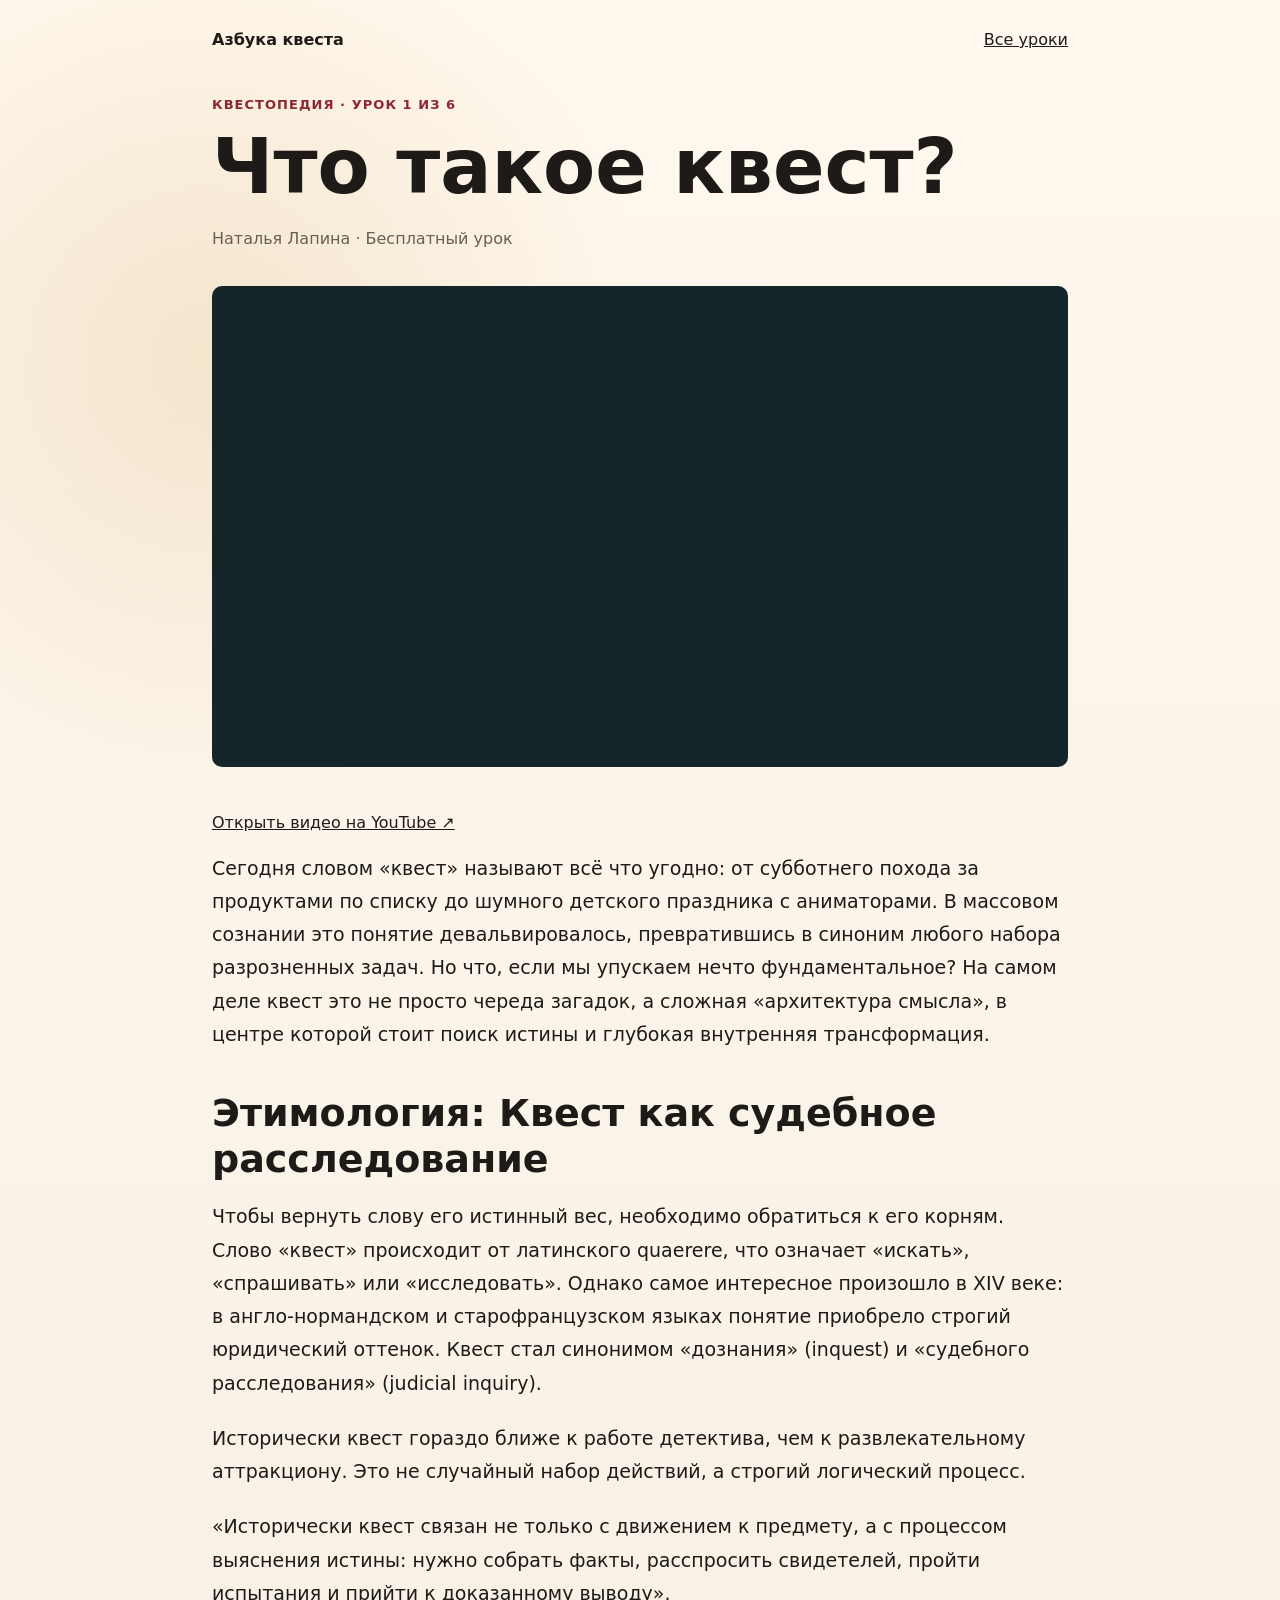
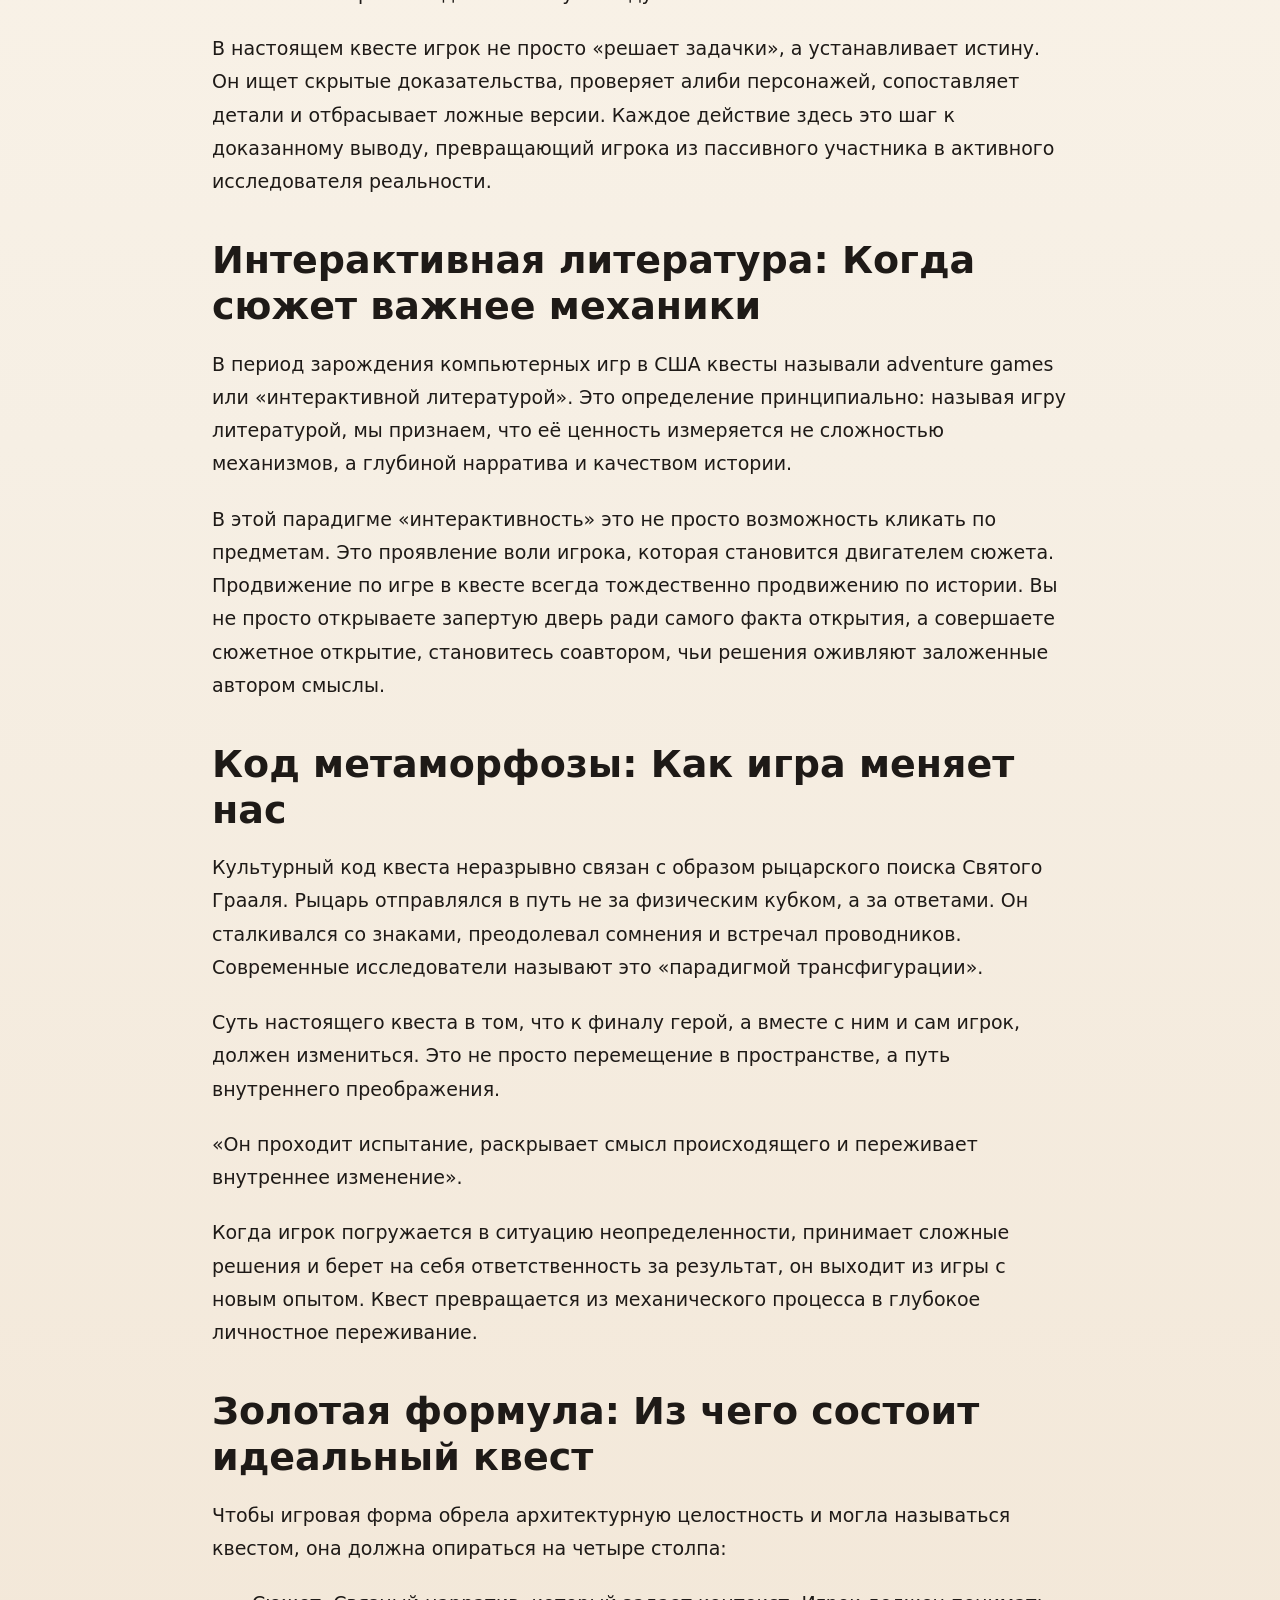
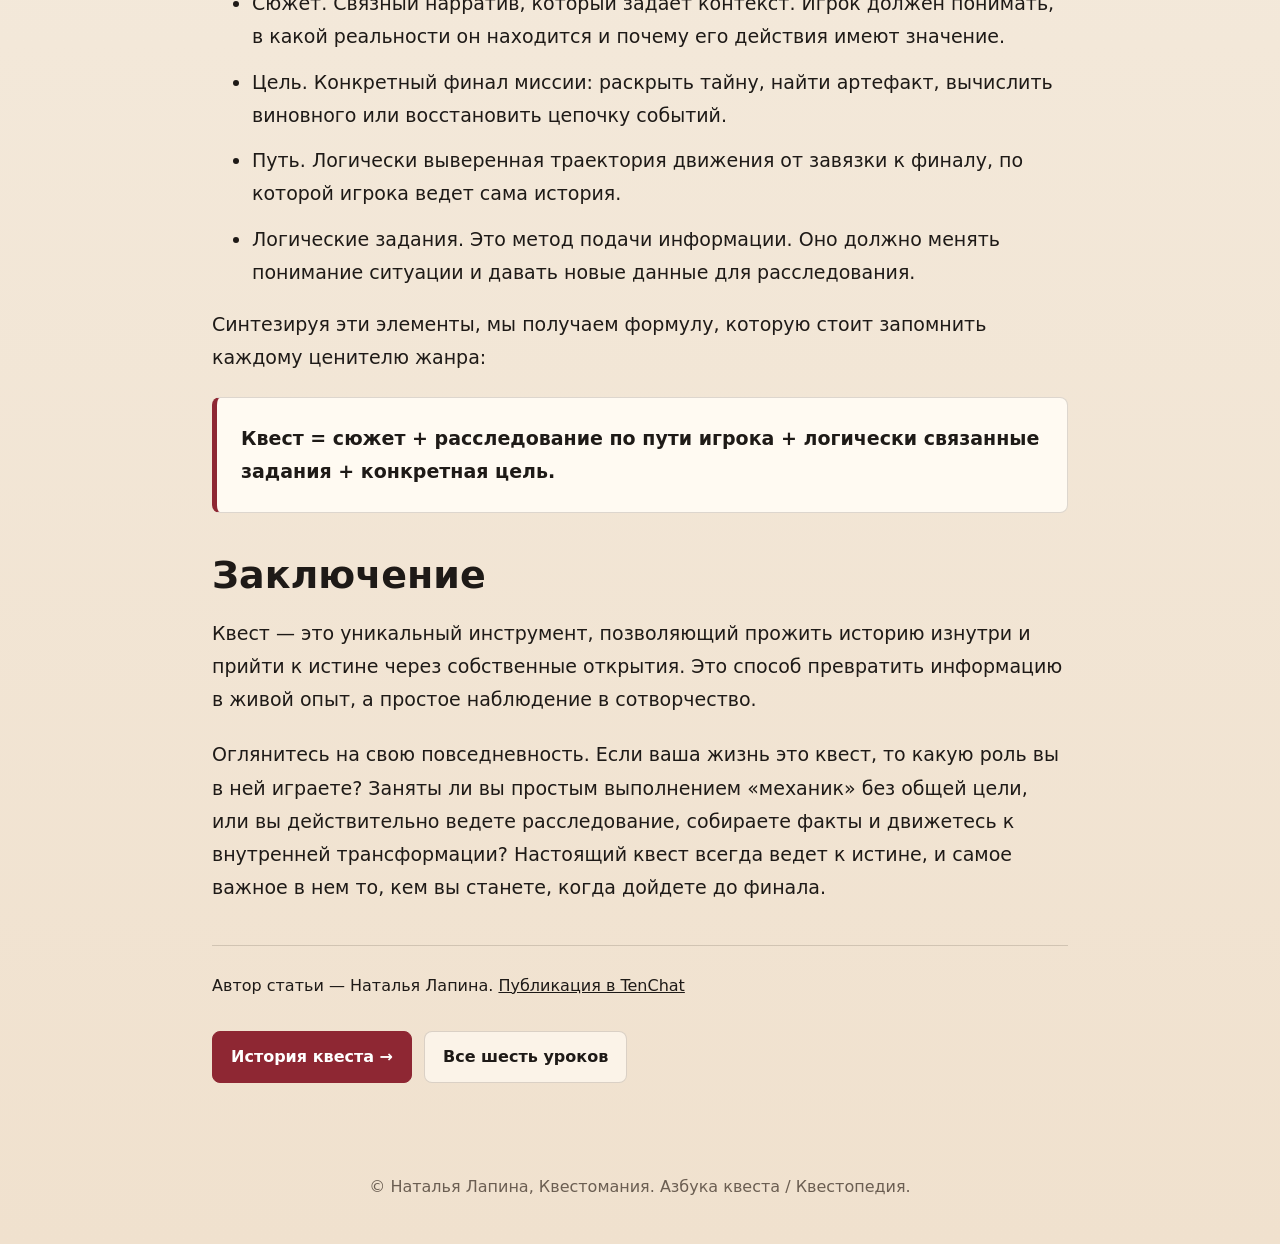
==== commit a15e9d4e: "Use author-approved evidence terminology in lesson" ====
--- a/chto-takoe-kvest/index.html
+++ b/chto-takoe-kvest/index.html
@@ -1,4 +1,4 @@
 <!doctype html><html lang="ru"><head><meta charset="utf-8"><meta name="viewport" content="width=device-width,initial-scale=1"><title>Что такое квест — урок 1 | Азбука квеста</title><meta name="description" content="Что такое квест: расследование, интерактивная история, путь игрока и логически связанные задания. Статья и бесплатный видеоурок Натальи Лапиной."><link rel="canonical" href="https://azbuka.questomanija.si/chto-takoe-kvest/"><meta name="robots" content="index,follow,max-image-preview:large,max-video-preview:-1"><meta property="og:type" content="article"><meta property="og:title" content="Квестопедия #1: Что такое квест?"><meta property="og:url" content="https://azbuka.questomanija.si/chto-takoe-kvest/"><meta property="og:image" content="https://i.ytimg.com/vi/Jn-knPm4Svk/hqdefault.jpg"><style>
 :root{--paper:#f6efe4;--ink:#1e1a17;--muted:#6b5e52;--line:rgba(48,36,24,.16);--red:#8e2733;--red-dark:#6f1722;--white:#fffaf2;--shadow:0 24px 70px rgba(42,26,14,.18)}*{box-sizing:border-box}html{scroll-behavior:smooth}body{margin:0;background:radial-gradient(circle at 16% 8%,rgba(201,151,62,.18),transparent 28rem),linear-gradient(180deg,#fff8ee 0%,var(--paper) 46%,#f0e1ce 100%);color:var(--ink);font-family:Inter,system-ui,-apple-system,BlinkMacSystemFont,"Segoe UI",Arial,sans-serif;line-height:1.55}a{color:inherit}img{display:block;width:100%}.hero{min-height:92vh;padding:24px clamp(18px,4vw,60px) 72px;position:relative;overflow:hidden}.hero:before{content:"";position:absolute;inset:0;background-image:linear-gradient(rgba(30,26,23,.035) 1px,transparent 1px),linear-gradient(90deg,rgba(30,26,23,.035) 1px,transparent 1px);background-size:38px 38px;pointer-events:none}.topbar,.hero-grid,.section-inner,.footer{position:relative;z-index:1}.topbar{display:flex;align-items:center;justify-content:space-between;gap:20px;max-width:1180px;margin:0 auto 64px}.brand{font-weight:800;text-decoration:none}.navlinks{display:flex;gap:18px;color:var(--muted);font-size:15px}.navlinks a{text-decoration:none}.hero-grid{max-width:1180px;margin:0 auto;display:grid;grid-template-columns:minmax(0,1.05fr) minmax(280px,.75fr);align-items:center;gap:clamp(32px,6vw,78px)}.eyebrow{margin:0 0 12px;color:var(--red);font-size:13px;font-weight:800;letter-spacing:.08em;text-transform:uppercase}h1,h2,h3,p{margin-top:0}h1{margin-bottom:20px;max-width:760px;font-size:clamp(48px,9vw,112px);line-height:.92;letter-spacing:0}h2{margin-bottom:18px;font-size:clamp(30px,4vw,56px);line-height:1.02;letter-spacing:0}h3{margin-bottom:12px;font-size:24px;line-height:1.15;letter-spacing:0}.lead{max-width:680px;color:#3a3028;font-size:clamp(19px,2.2vw,25px)}.actions{display:flex;flex-wrap:wrap;gap:12px;margin-top:32px}.actions.center{justify-content:center}.button{display:inline-flex;min-height:48px;align-items:center;justify-content:center;border:1px solid var(--line);border-radius:8px;padding:13px 18px;font-weight:800;text-decoration:none;transition:transform .18s ease,box-shadow .18s ease}.button:hover{transform:translateY(-2px);box-shadow:0 12px 28px rgba(42,26,14,.15)}.button.primary{background:var(--red);color:#fff;border-color:var(--red)}.button.ghost{background:rgba(255,250,242,.72)}.hero-photo,.author-photo,.ideysha-photo{margin:0;border:1px solid var(--line);border-radius:10px;box-shadow:var(--shadow);overflow:hidden;background:#fff}.hero-photo{transform:rotate(1.5deg)}.hero-photo img{aspect-ratio:.68;height:min(72vh,760px);object-fit:cover;object-position:center}.section{padding:82px clamp(18px,4vw,60px)}.section-inner{max-width:1180px;margin:0 auto}.two-col{display:grid;grid-template-columns:minmax(0,.78fr) minmax(0,1.22fr);gap:clamp(26px,6vw,80px)}.prose{color:#3b3129;font-size:18px}.prose p{margin-bottom:16px}.lessons{background:rgba(255,250,242,.62);border-block:1px solid var(--line)}.lesson-list{display:grid;grid-template-columns:repeat(5,minmax(0,1fr));gap:16px;margin-top:32px}.lesson-card{min-height:340px;display:flex;flex-direction:column;border:1px solid var(--line);border-radius:8px;background:var(--white);padding:22px;box-shadow:0 14px 36px rgba(42,26,14,.08)}.lesson-number{width:44px;height:44px;display:inline-flex;align-items:center;justify-content:center;margin-bottom:20px;border-radius:50%;background:#f2e3cf;color:var(--red-dark);font-weight:900}.lesson-card p{color:var(--muted);font-size:16px}.card-links{display:flex;gap:10px;margin-top:auto;padding-top:18px}.card-links a{flex:1;border:1px solid var(--line);border-radius:8px;padding:10px 12px;text-align:center;font-weight:800;text-decoration:none;background:#fff7ec}.author-grid,.ideysha-grid{display:grid;grid-template-columns:minmax(240px,.62fr) minmax(0,1fr);align-items:center;gap:clamp(28px,6vw,76px)}.author-photo img{aspect-ratio:.68;object-fit:cover;object-position:center}.ideysha{background:#15262b;color:#fff7ec}.ideysha .prose,.ideysha .eyebrow{color:#fff7ec}.ideysha .eyebrow{color:#f1c56b}.ideysha-grid{grid-template-columns:minmax(0,1fr) minmax(280px,.7fr)}.ideysha-photo img{aspect-ratio:1.05;object-fit:cover;object-position:center}.cta{text-align:center}.cta-box{max-width:900px;border:1px solid var(--line);border-radius:10px;background:var(--white);padding:clamp(30px,5vw,60px);box-shadow:var(--shadow)}.footer{padding:28px 20px 44px;color:var(--muted);text-align:center}@media(max-width:1080px){.lesson-list{grid-template-columns:repeat(2,minmax(0,1fr))}}@media(max-width:760px){.topbar{align-items:flex-start;flex-direction:column;margin-bottom:42px}.navlinks{width:100%;justify-content:space-between}.hero{min-height:auto;padding-bottom:44px}.hero-grid,.two-col,.author-grid,.ideysha-grid{grid-template-columns:1fr}.hero-photo{transform:none}.hero-photo img{height:auto}.section{padding-block:56px}.lesson-list{grid-template-columns:1fr}.lesson-card{min-height:0}}
 .video-lessons{grid-template-columns:repeat(2,minmax(0,1fr))}.video-lessons .lesson-card{min-height:0}.video-lessons .lesson-card h3{font-size:21px}@media(max-width:760px){.video-lessons{grid-template-columns:1fr}}
-.lesson-shell{max-width:900px;margin:auto;padding:28px 22px 64px}.lesson-shell .topbar{margin-bottom:42px}.lesson-shell h1{font-size:clamp(40px,7vw,76px);line-height:1.05}.byline{color:var(--muted)}.lesson-video{aspect-ratio:16/9;width:100%;border:0;border-radius:10px;background:#15262b;margin:18px 0 36px}.article-body{font-size:19px;line-height:1.75}.article-body h2{font-size:clamp(27px,4vw,38px);line-height:1.2;margin:40px 0 18px}.article-body p{margin-bottom:22px}.article-body li{margin-bottom:12px}.formula{padding:24px;border:1px solid var(--line);border-left:5px solid var(--red);background:var(--white);border-radius:8px;font-weight:800}.lesson-bottom{border-top:1px solid var(--line);margin-top:40px;padding-top:28px}a:focus-visible{outline:3px solid var(--red);outline-offset:4px}@media(max-width:600px){.article-body{font-size:17px}.formula{padding:18px}.lesson-shell{padding-inline:18px}}</style><script type="application/ld+json">{"@context": "https://schema.org", "@graph": [{"@type": "Article", "@id": "https://azbuka.questomanija.si/chto-takoe-kvest/#article", "headline": "Квестопедия #1: Что такое квест?", "url": "https://azbuka.questomanija.si/chto-takoe-kvest/", "inLanguage": "ru", "author": {"@type": "Person", "name": "Наталья Лапина", "url": "https://questomanija.si/speaker/"}, "isAccessibleForFree": true, "video": {"@id": "https://azbuka.questomanija.si/#video-Jn-knPm4Svk"}, "isPartOf": {"@type": "Course", "name": "Азбука квеста", "url": "https://azbuka.questomanija.si/"}}, {"@type": "VideoObject", "@id": "https://azbuka.questomanija.si/#video-Jn-knPm4Svk", "name": "Что такое квест", "description": "Видеоурок «Что такое квест» из бесплатного курса «Азбука квеста» Натальи Лапиной.", "url": "https://azbuka.questomanija.si/chto-takoe-kvest/", "embedUrl": "https://www.youtube-nocookie.com/embed/Jn-knPm4Svk", "thumbnailUrl": "https://i.ytimg.com/vi/Jn-knPm4Svk/hqdefault.jpg", "uploadDate": "2026-06-28T01:00:05-07:00", "duration": "PT6M8S", "inLanguage": "ru", "isAccessibleForFree": true, "author": {"@id": "https://questomanija.si/speaker/#person"}, "isPartOf": {"@id": "https://azbuka.questomanija.si/#course"}}, {"@type": "BreadcrumbList", "itemListElement": [{"@type": "ListItem", "position": 1, "name": "Азбука квеста", "item": "https://azbuka.questomanija.si/"}, {"@type": "ListItem", "position": 2, "name": "Что такое квест", "item": "https://azbuka.questomanija.si/chto-takoe-kvest/"}]}]}</script></head><body><main class="lesson-shell"><nav class="topbar" aria-label="Навигация"><a class="brand" href="/">Азбука квеста</a><a href="/#lessons">Все уроки</a></nav><header><p class="eyebrow">Квестопедия · Урок 1 из 6</p><h1>Что такое квест?</h1><p class="byline">Наталья Лапина · Бесплатный урок</p></header><iframe class="lesson-video" src="https://www.youtube-nocookie.com/embed/Jn-knPm4Svk" title="Что такое квест — видеоурок Натальи Лапиной" allow="encrypted-media; picture-in-picture; fullscreen" allowfullscreen></iframe><p><a href="https://www.youtube.com/watch?v=Jn-knPm4Svk">Открыть видео на YouTube ↗</a></p><article class="article-body" aria-label="Квестопедия #1: Что такое квест?"><p>Сегодня словом «квест» называют всё что угодно: от субботнего похода за продуктами по списку до шумного детского праздника с аниматорами. В массовом сознании это понятие девальвировалось, превратившись в синоним любого набора разрозненных задач. Но что, если мы упускаем нечто фундаментальное? На самом деле квест это не просто череда загадок, а сложная «архитектура смысла», в центре которой стоит поиск истины и глубокая внутренняя трансформация.</p><h2>Этимология: Квест как судебное расследование</h2><p>Чтобы вернуть слову его истинный вес, необходимо обратиться к его корням. Слово «квест» происходит от латинского quaerere, что означает «искать», «спрашивать» или «исследовать». Однако самое интересное произошло в XIV веке: в англо-нормандском и старофранцузском языках понятие приобрело строгий юридический оттенок. Квест стал синонимом «дознания» (inquest) и «судебного расследования» (judicial inquiry).</p><p>Исторически квест гораздо ближе к работе детектива, чем к развлекательному аттракциону. Это не случайный набор действий, а строгий логический процесс.</p><p>«Исторически квест связан не только с движением к предмету, а с процессом выяснения истины: нужно собрать факты, расспросить свидетелей, пройти испытания и прийти к доказанному выводу».</p><p>В настоящем квесте игрок не просто «решает задачки», а устанавливает истину. Он ищет скрытые улики, проверяет алиби персонажей, сопоставляет детали и отбрасывает ложные версии. Каждое действие здесь это шаг к доказанному выводу, превращающий игрока из пассивного участника в активного исследователя реальности.</p><h2>Интерактивная литература: Когда сюжет важнее механики</h2><p>В период зарождения компьютерных игр в США квесты называли adventure games или «интерактивной литературой». Это определение принципиально: называя игру литературой, мы признаем, что её ценность измеряется не сложностью механизмов, а глубиной нарратива и качеством истории.</p><p>В этой парадигме «интерактивность» это не просто возможность кликать по предметам. Это проявление воли игрока, которая становится двигателем сюжета. Продвижение по игре в квесте всегда тождественно продвижению по истории. Вы не просто открываете запертую дверь ради самого факта открытия, а совершаете сюжетное открытие, становитесь соавтором, чьи решения оживляют заложенные автором смыслы.</p><h2>Код метаморфозы: Как игра меняет нас</h2><p>Культурный код квеста неразрывно связан с образом рыцарского поиска Святого Грааля. Рыцарь отправлялся в путь не за физическим кубком, а за ответами. Он сталкивался со знаками, преодолевал сомнения и встречал проводников. Современные исследователи называют это «парадигмой трансфигурации».</p><p>Суть настоящего квеста в том, что к финалу герой, а вместе с ним и сам игрок, должен измениться. Это не просто перемещение в пространстве, а путь внутреннего преображения.</p><p>«Он проходит испытание, раскрывает смысл происходящего и переживает внутреннее изменение».</p><p>Когда игрок погружается в ситуацию неопределенности, принимает сложные решения и берет на себя ответственность за результат, он выходит из игры с новым опытом. Квест превращается из механического процесса в глубокое личностное переживание.</p><h2>Золотая формула: Из чего состоит идеальный квест</h2><p>Чтобы игровая форма обрела архитектурную целостность и могла называться квестом, она должна опираться на четыре столпа:</p><ul><li>Сюжет. Связный нарратив, который задает контекст. Игрок должен понимать, в какой реальности он находится и почему его действия имеют значение.</li><li>Цель. Конкретный финал миссии: раскрыть тайну, найти артефакт, вычислить виновного или восстановить цепочку событий.</li><li>Путь. Логически выверенная траектория движения от завязки к финалу, по которой игрока ведет сама история.</li><li>Логические задания. Это метод подачи информации. Оно должно менять понимание ситуации и давать новые данные для расследования.</li></ul><p>Синтезируя эти элементы, мы получаем формулу, которую стоит запомнить каждому ценителю жанра:</p><p class="formula">Квест = сюжет + расследование по пути игрока + логически связанные задания + конкретная цель.</p><h2>Заключение</h2><p>Квест — это уникальный инструмент, позволяющий прожить историю изнутри и прийти к истине через собственные открытия. Это способ превратить информацию в живой опыт, а простое наблюдение в сотворчество.</p><p>Оглянитесь на свою повседневность. Если ваша жизнь это квест, то какую роль вы в ней играете? Заняты ли вы простым выполнением «механик» без общей цели, или вы действительно ведете расследование, собираете факты и движетесь к внутренней трансформации? Настоящий квест всегда ведет к истине, и самое важное в нем то, кем вы станете, когда дойдете до финала.</p></article><div class="lesson-bottom"><p>Автор статьи — Наталья Лапина. <a href="https://tenchat.ru/media/5627229-kvestopediya-1-chto-takoye-kvest">Публикация в TenChat</a></p><div class="actions"><a class="button primary" href="/istoriya-kvesta/">История квеста →</a><a class="button ghost" href="/#lessons">Все шесть уроков</a></div></div></main><footer class="footer">© Наталья Лапина, Квестомания. Азбука квеста / Квестопедия.</footer></body></html>+.lesson-shell{max-width:900px;margin:auto;padding:28px 22px 64px}.lesson-shell .topbar{margin-bottom:42px}.lesson-shell h1{font-size:clamp(40px,7vw,76px);line-height:1.05}.byline{color:var(--muted)}.lesson-video{aspect-ratio:16/9;width:100%;border:0;border-radius:10px;background:#15262b;margin:18px 0 36px}.article-body{font-size:19px;line-height:1.75}.article-body h2{font-size:clamp(27px,4vw,38px);line-height:1.2;margin:40px 0 18px}.article-body p{margin-bottom:22px}.article-body li{margin-bottom:12px}.formula{padding:24px;border:1px solid var(--line);border-left:5px solid var(--red);background:var(--white);border-radius:8px;font-weight:800}.lesson-bottom{border-top:1px solid var(--line);margin-top:40px;padding-top:28px}a:focus-visible{outline:3px solid var(--red);outline-offset:4px}@media(max-width:600px){.article-body{font-size:17px}.formula{padding:18px}.lesson-shell{padding-inline:18px}}</style><script type="application/ld+json">{"@context": "https://schema.org", "@graph": [{"@type": "Article", "@id": "https://azbuka.questomanija.si/chto-takoe-kvest/#article", "headline": "Квестопедия #1: Что такое квест?", "url": "https://azbuka.questomanija.si/chto-takoe-kvest/", "inLanguage": "ru", "author": {"@type": "Person", "name": "Наталья Лапина", "url": "https://questomanija.si/speaker/"}, "isAccessibleForFree": true, "video": {"@id": "https://azbuka.questomanija.si/#video-Jn-knPm4Svk"}, "isPartOf": {"@type": "Course", "name": "Азбука квеста", "url": "https://azbuka.questomanija.si/"}}, {"@type": "VideoObject", "@id": "https://azbuka.questomanija.si/#video-Jn-knPm4Svk", "name": "Что такое квест", "description": "Видеоурок «Что такое квест» из бесплатного курса «Азбука квеста» Натальи Лапиной.", "url": "https://azbuka.questomanija.si/chto-takoe-kvest/", "embedUrl": "https://www.youtube-nocookie.com/embed/Jn-knPm4Svk", "thumbnailUrl": "https://i.ytimg.com/vi/Jn-knPm4Svk/hqdefault.jpg", "uploadDate": "2026-06-28T01:00:05-07:00", "duration": "PT6M8S", "inLanguage": "ru", "isAccessibleForFree": true, "author": {"@id": "https://questomanija.si/speaker/#person"}, "isPartOf": {"@id": "https://azbuka.questomanija.si/#course"}}, {"@type": "BreadcrumbList", "itemListElement": [{"@type": "ListItem", "position": 1, "name": "Азбука квеста", "item": "https://azbuka.questomanija.si/"}, {"@type": "ListItem", "position": 2, "name": "Что такое квест", "item": "https://azbuka.questomanija.si/chto-takoe-kvest/"}]}]}</script></head><body><main class="lesson-shell"><nav class="topbar" aria-label="Навигация"><a class="brand" href="/">Азбука квеста</a><a href="/#lessons">Все уроки</a></nav><header><p class="eyebrow">Квестопедия · Урок 1 из 6</p><h1>Что такое квест?</h1><p class="byline">Наталья Лапина · Бесплатный урок</p></header><iframe class="lesson-video" src="https://www.youtube-nocookie.com/embed/Jn-knPm4Svk" title="Что такое квест — видеоурок Натальи Лапиной" allow="encrypted-media; picture-in-picture; fullscreen" allowfullscreen></iframe><p><a href="https://www.youtube.com/watch?v=Jn-knPm4Svk">Открыть видео на YouTube ↗</a></p><article class="article-body" aria-label="Квестопедия #1: Что такое квест?"><p>Сегодня словом «квест» называют всё что угодно: от субботнего похода за продуктами по списку до шумного детского праздника с аниматорами. В массовом сознании это понятие девальвировалось, превратившись в синоним любого набора разрозненных задач. Но что, если мы упускаем нечто фундаментальное? На самом деле квест это не просто череда загадок, а сложная «архитектура смысла», в центре которой стоит поиск истины и глубокая внутренняя трансформация.</p><h2>Этимология: Квест как судебное расследование</h2><p>Чтобы вернуть слову его истинный вес, необходимо обратиться к его корням. Слово «квест» происходит от латинского quaerere, что означает «искать», «спрашивать» или «исследовать». Однако самое интересное произошло в XIV веке: в англо-нормандском и старофранцузском языках понятие приобрело строгий юридический оттенок. Квест стал синонимом «дознания» (inquest) и «судебного расследования» (judicial inquiry).</p><p>Исторически квест гораздо ближе к работе детектива, чем к развлекательному аттракциону. Это не случайный набор действий, а строгий логический процесс.</p><p>«Исторически квест связан не только с движением к предмету, а с процессом выяснения истины: нужно собрать факты, расспросить свидетелей, пройти испытания и прийти к доказанному выводу».</p><p>В настоящем квесте игрок не просто «решает задачки», а устанавливает истину. Он ищет скрытые доказательства, проверяет алиби персонажей, сопоставляет детали и отбрасывает ложные версии. Каждое действие здесь это шаг к доказанному выводу, превращающий игрока из пассивного участника в активного исследователя реальности.</p><h2>Интерактивная литература: Когда сюжет важнее механики</h2><p>В период зарождения компьютерных игр в США квесты называли adventure games или «интерактивной литературой». Это определение принципиально: называя игру литературой, мы признаем, что её ценность измеряется не сложностью механизмов, а глубиной нарратива и качеством истории.</p><p>В этой парадигме «интерактивность» это не просто возможность кликать по предметам. Это проявление воли игрока, которая становится двигателем сюжета. Продвижение по игре в квесте всегда тождественно продвижению по истории. Вы не просто открываете запертую дверь ради самого факта открытия, а совершаете сюжетное открытие, становитесь соавтором, чьи решения оживляют заложенные автором смыслы.</p><h2>Код метаморфозы: Как игра меняет нас</h2><p>Культурный код квеста неразрывно связан с образом рыцарского поиска Святого Грааля. Рыцарь отправлялся в путь не за физическим кубком, а за ответами. Он сталкивался со знаками, преодолевал сомнения и встречал проводников. Современные исследователи называют это «парадигмой трансфигурации».</p><p>Суть настоящего квеста в том, что к финалу герой, а вместе с ним и сам игрок, должен измениться. Это не просто перемещение в пространстве, а путь внутреннего преображения.</p><p>«Он проходит испытание, раскрывает смысл происходящего и переживает внутреннее изменение».</p><p>Когда игрок погружается в ситуацию неопределенности, принимает сложные решения и берет на себя ответственность за результат, он выходит из игры с новым опытом. Квест превращается из механического процесса в глубокое личностное переживание.</p><h2>Золотая формула: Из чего состоит идеальный квест</h2><p>Чтобы игровая форма обрела архитектурную целостность и могла называться квестом, она должна опираться на четыре столпа:</p><ul><li>Сюжет. Связный нарратив, который задает контекст. Игрок должен понимать, в какой реальности он находится и почему его действия имеют значение.</li><li>Цель. Конкретный финал миссии: раскрыть тайну, найти артефакт, вычислить виновного или восстановить цепочку событий.</li><li>Путь. Логически выверенная траектория движения от завязки к финалу, по которой игрока ведет сама история.</li><li>Логические задания. Это метод подачи информации. Оно должно менять понимание ситуации и давать новые данные для расследования.</li></ul><p>Синтезируя эти элементы, мы получаем формулу, которую стоит запомнить каждому ценителю жанра:</p><p class="formula">Квест = сюжет + расследование по пути игрока + логически связанные задания + конкретная цель.</p><h2>Заключение</h2><p>Квест — это уникальный инструмент, позволяющий прожить историю изнутри и прийти к истине через собственные открытия. Это способ превратить информацию в живой опыт, а простое наблюдение в сотворчество.</p><p>Оглянитесь на свою повседневность. Если ваша жизнь это квест, то какую роль вы в ней играете? Заняты ли вы простым выполнением «механик» без общей цели, или вы действительно ведете расследование, собираете факты и движетесь к внутренней трансформации? Настоящий квест всегда ведет к истине, и самое важное в нем то, кем вы станете, когда дойдете до финала.</p></article><div class="lesson-bottom"><p>Автор статьи — Наталья Лапина. <a href="https://tenchat.ru/media/5627229-kvestopediya-1-chto-takoye-kvest">Публикация в TenChat</a></p><div class="actions"><a class="button primary" href="/istoriya-kvesta/">История квеста →</a><a class="button ghost" href="/#lessons">Все шесть уроков</a></div></div></main><footer class="footer">© Наталья Лапина, Квестомания. Азбука квеста / Квестопедия.</footer></body></html>
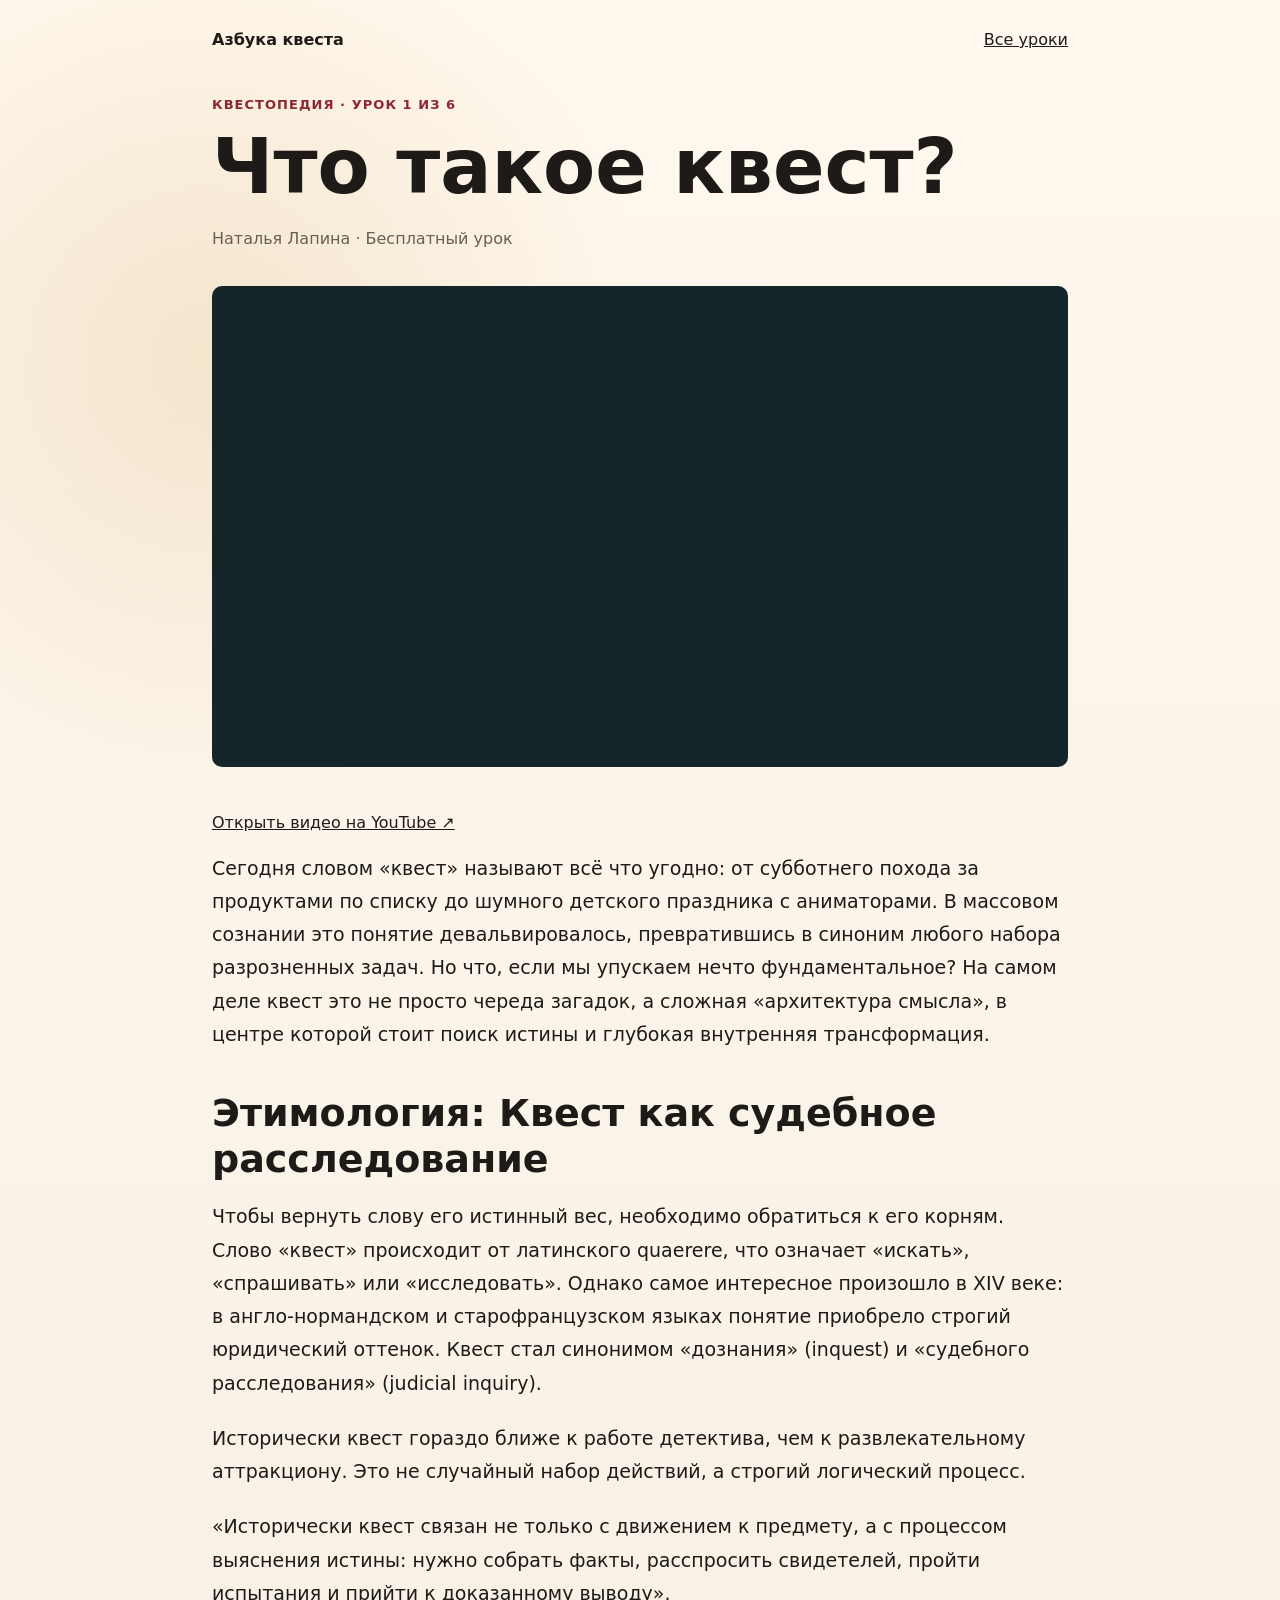
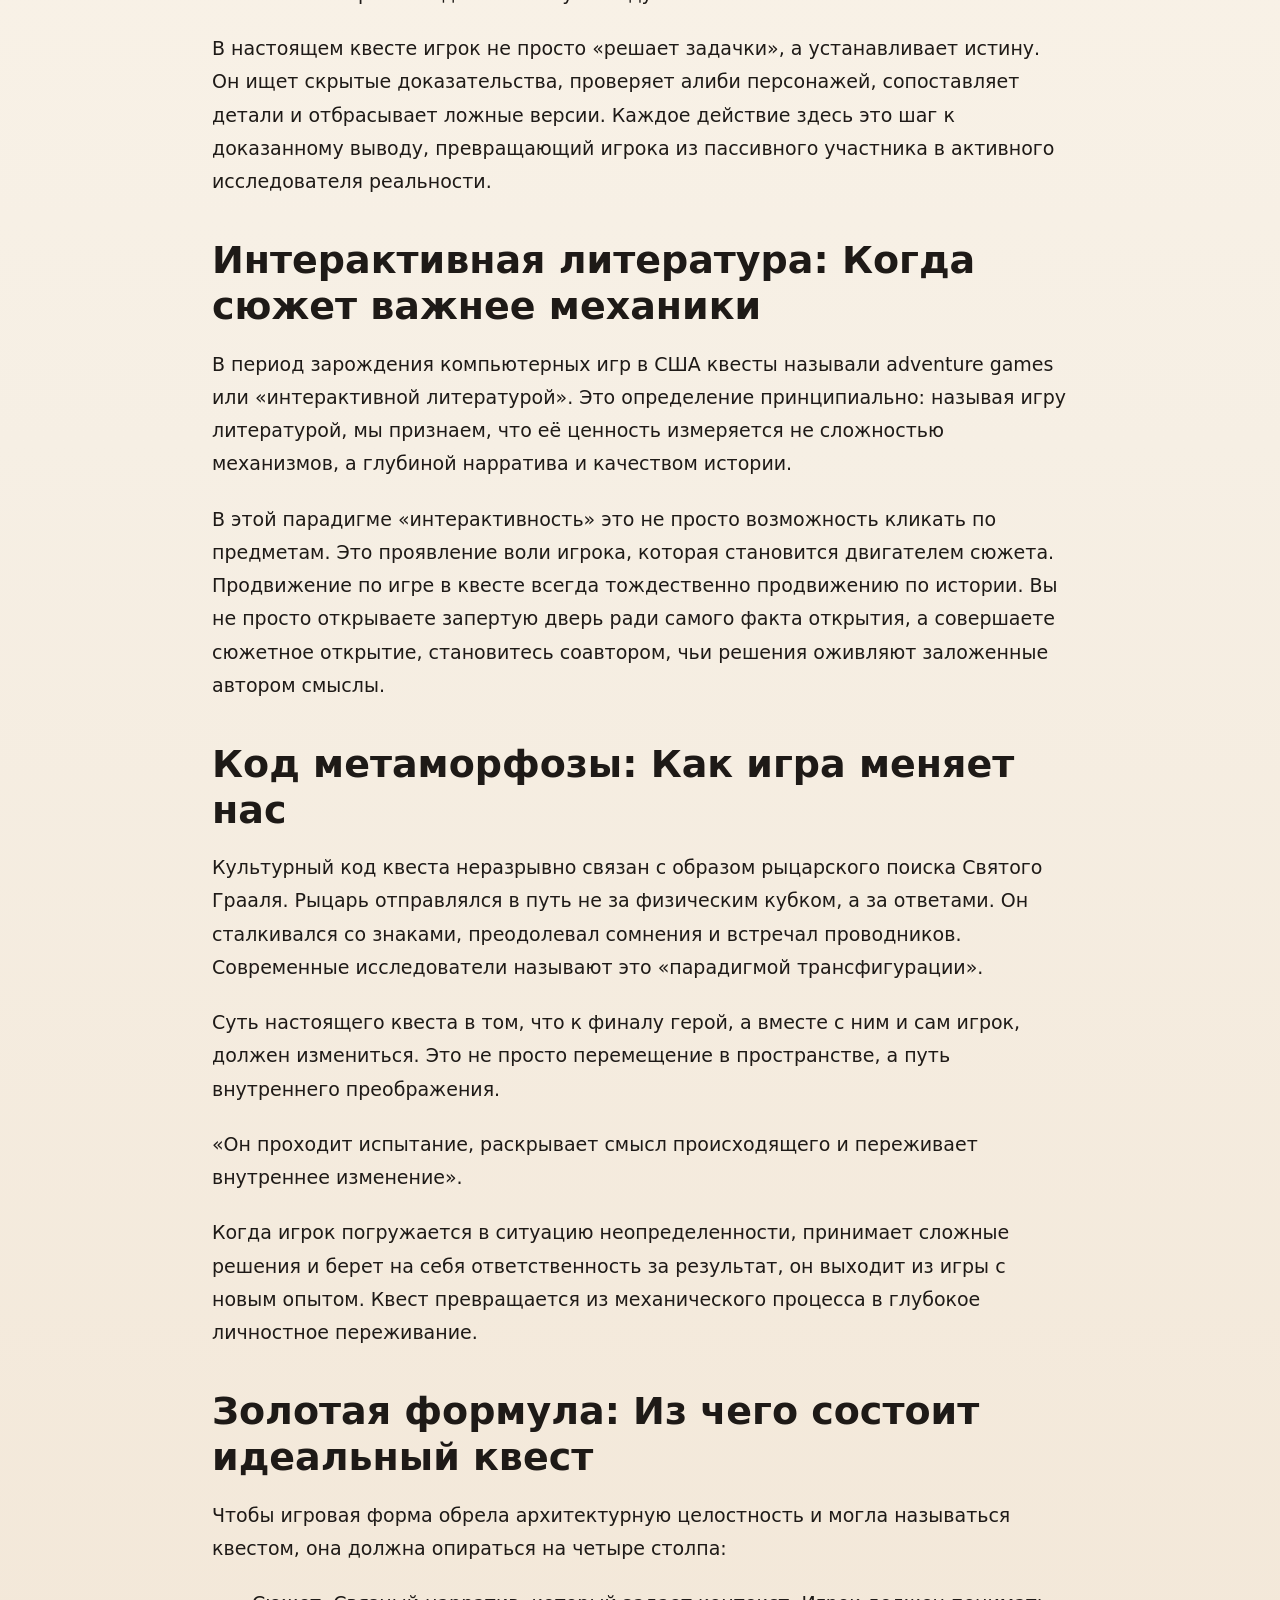
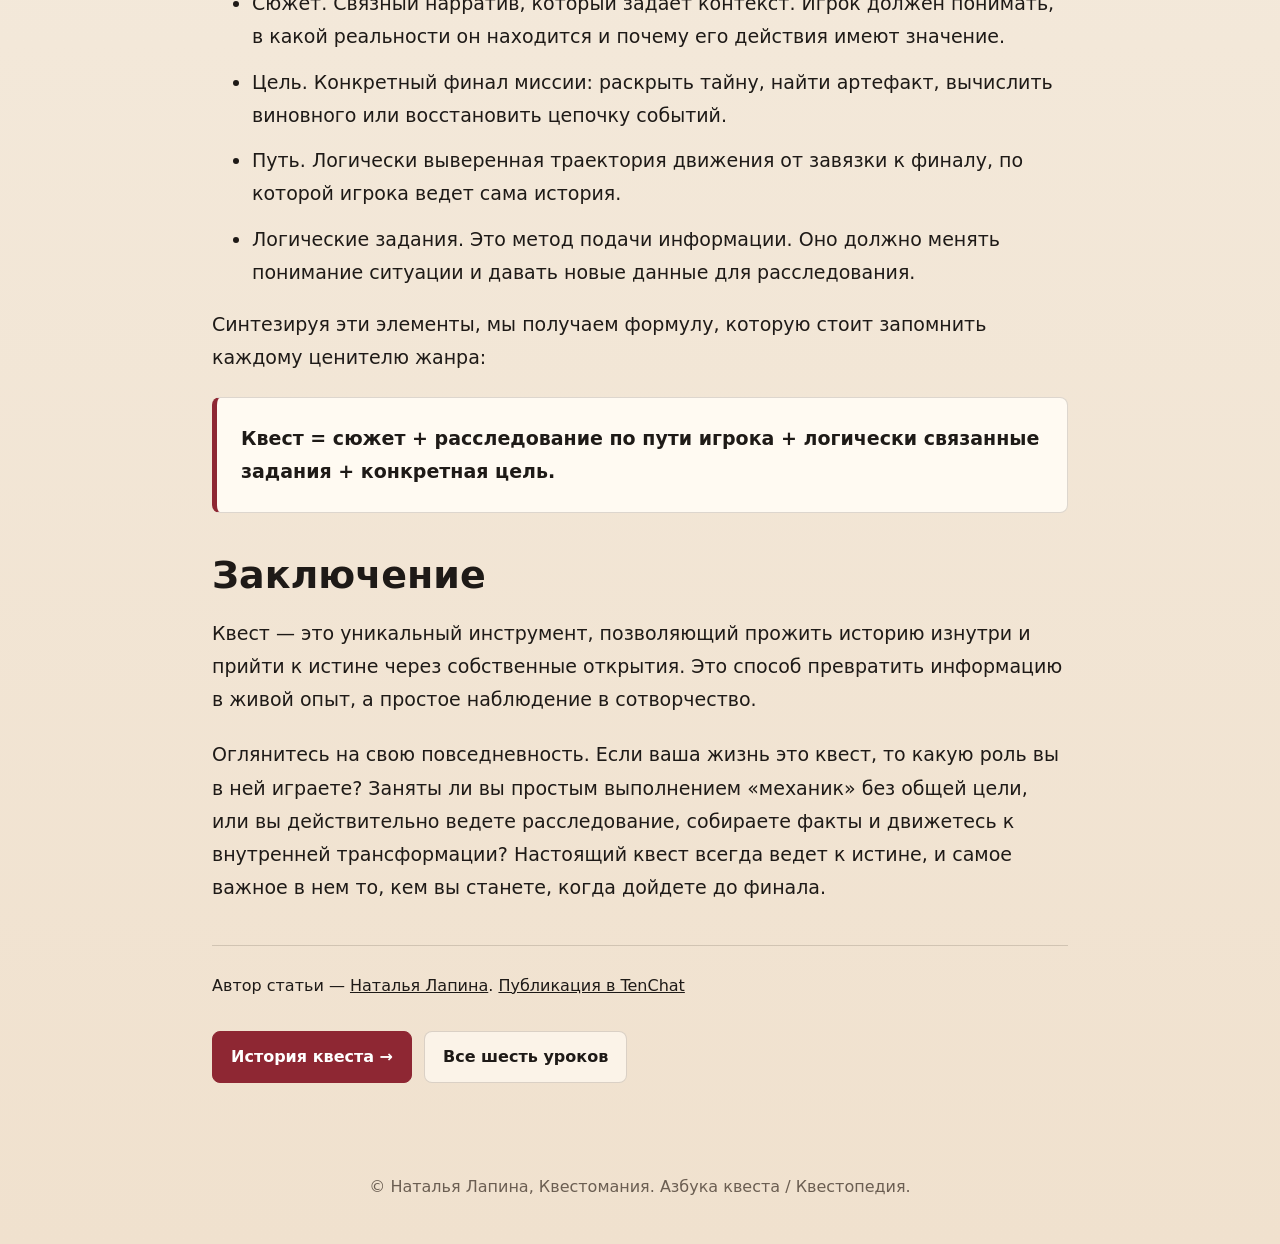
==== commit f455cde2: "Apply approved O1 U1 U2 U3 links and existing schema identifiers" ====
--- a/chto-takoe-kvest/index.html
+++ b/chto-takoe-kvest/index.html
@@ -1,4 +1,4 @@
 <!doctype html><html lang="ru"><head><meta charset="utf-8"><meta name="viewport" content="width=device-width,initial-scale=1"><title>Что такое квест — урок 1 | Азбука квеста</title><meta name="description" content="Что такое квест: расследование, интерактивная история, путь игрока и логически связанные задания. Статья и бесплатный видеоурок Натальи Лапиной."><link rel="canonical" href="https://azbuka.questomanija.si/chto-takoe-kvest/"><meta name="robots" content="index,follow,max-image-preview:large,max-video-preview:-1"><meta property="og:type" content="article"><meta property="og:title" content="Квестопедия #1: Что такое квест?"><meta property="og:url" content="https://azbuka.questomanija.si/chto-takoe-kvest/"><meta property="og:image" content="https://i.ytimg.com/vi/Jn-knPm4Svk/hqdefault.jpg"><style>
 :root{--paper:#f6efe4;--ink:#1e1a17;--muted:#6b5e52;--line:rgba(48,36,24,.16);--red:#8e2733;--red-dark:#6f1722;--white:#fffaf2;--shadow:0 24px 70px rgba(42,26,14,.18)}*{box-sizing:border-box}html{scroll-behavior:smooth}body{margin:0;background:radial-gradient(circle at 16% 8%,rgba(201,151,62,.18),transparent 28rem),linear-gradient(180deg,#fff8ee 0%,var(--paper) 46%,#f0e1ce 100%);color:var(--ink);font-family:Inter,system-ui,-apple-system,BlinkMacSystemFont,"Segoe UI",Arial,sans-serif;line-height:1.55}a{color:inherit}img{display:block;width:100%}.hero{min-height:92vh;padding:24px clamp(18px,4vw,60px) 72px;position:relative;overflow:hidden}.hero:before{content:"";position:absolute;inset:0;background-image:linear-gradient(rgba(30,26,23,.035) 1px,transparent 1px),linear-gradient(90deg,rgba(30,26,23,.035) 1px,transparent 1px);background-size:38px 38px;pointer-events:none}.topbar,.hero-grid,.section-inner,.footer{position:relative;z-index:1}.topbar{display:flex;align-items:center;justify-content:space-between;gap:20px;max-width:1180px;margin:0 auto 64px}.brand{font-weight:800;text-decoration:none}.navlinks{display:flex;gap:18px;color:var(--muted);font-size:15px}.navlinks a{text-decoration:none}.hero-grid{max-width:1180px;margin:0 auto;display:grid;grid-template-columns:minmax(0,1.05fr) minmax(280px,.75fr);align-items:center;gap:clamp(32px,6vw,78px)}.eyebrow{margin:0 0 12px;color:var(--red);font-size:13px;font-weight:800;letter-spacing:.08em;text-transform:uppercase}h1,h2,h3,p{margin-top:0}h1{margin-bottom:20px;max-width:760px;font-size:clamp(48px,9vw,112px);line-height:.92;letter-spacing:0}h2{margin-bottom:18px;font-size:clamp(30px,4vw,56px);line-height:1.02;letter-spacing:0}h3{margin-bottom:12px;font-size:24px;line-height:1.15;letter-spacing:0}.lead{max-width:680px;color:#3a3028;font-size:clamp(19px,2.2vw,25px)}.actions{display:flex;flex-wrap:wrap;gap:12px;margin-top:32px}.actions.center{justify-content:center}.button{display:inline-flex;min-height:48px;align-items:center;justify-content:center;border:1px solid var(--line);border-radius:8px;padding:13px 18px;font-weight:800;text-decoration:none;transition:transform .18s ease,box-shadow .18s ease}.button:hover{transform:translateY(-2px);box-shadow:0 12px 28px rgba(42,26,14,.15)}.button.primary{background:var(--red);color:#fff;border-color:var(--red)}.button.ghost{background:rgba(255,250,242,.72)}.hero-photo,.author-photo,.ideysha-photo{margin:0;border:1px solid var(--line);border-radius:10px;box-shadow:var(--shadow);overflow:hidden;background:#fff}.hero-photo{transform:rotate(1.5deg)}.hero-photo img{aspect-ratio:.68;height:min(72vh,760px);object-fit:cover;object-position:center}.section{padding:82px clamp(18px,4vw,60px)}.section-inner{max-width:1180px;margin:0 auto}.two-col{display:grid;grid-template-columns:minmax(0,.78fr) minmax(0,1.22fr);gap:clamp(26px,6vw,80px)}.prose{color:#3b3129;font-size:18px}.prose p{margin-bottom:16px}.lessons{background:rgba(255,250,242,.62);border-block:1px solid var(--line)}.lesson-list{display:grid;grid-template-columns:repeat(5,minmax(0,1fr));gap:16px;margin-top:32px}.lesson-card{min-height:340px;display:flex;flex-direction:column;border:1px solid var(--line);border-radius:8px;background:var(--white);padding:22px;box-shadow:0 14px 36px rgba(42,26,14,.08)}.lesson-number{width:44px;height:44px;display:inline-flex;align-items:center;justify-content:center;margin-bottom:20px;border-radius:50%;background:#f2e3cf;color:var(--red-dark);font-weight:900}.lesson-card p{color:var(--muted);font-size:16px}.card-links{display:flex;gap:10px;margin-top:auto;padding-top:18px}.card-links a{flex:1;border:1px solid var(--line);border-radius:8px;padding:10px 12px;text-align:center;font-weight:800;text-decoration:none;background:#fff7ec}.author-grid,.ideysha-grid{display:grid;grid-template-columns:minmax(240px,.62fr) minmax(0,1fr);align-items:center;gap:clamp(28px,6vw,76px)}.author-photo img{aspect-ratio:.68;object-fit:cover;object-position:center}.ideysha{background:#15262b;color:#fff7ec}.ideysha .prose,.ideysha .eyebrow{color:#fff7ec}.ideysha .eyebrow{color:#f1c56b}.ideysha-grid{grid-template-columns:minmax(0,1fr) minmax(280px,.7fr)}.ideysha-photo img{aspect-ratio:1.05;object-fit:cover;object-position:center}.cta{text-align:center}.cta-box{max-width:900px;border:1px solid var(--line);border-radius:10px;background:var(--white);padding:clamp(30px,5vw,60px);box-shadow:var(--shadow)}.footer{padding:28px 20px 44px;color:var(--muted);text-align:center}@media(max-width:1080px){.lesson-list{grid-template-columns:repeat(2,minmax(0,1fr))}}@media(max-width:760px){.topbar{align-items:flex-start;flex-direction:column;margin-bottom:42px}.navlinks{width:100%;justify-content:space-between}.hero{min-height:auto;padding-bottom:44px}.hero-grid,.two-col,.author-grid,.ideysha-grid{grid-template-columns:1fr}.hero-photo{transform:none}.hero-photo img{height:auto}.section{padding-block:56px}.lesson-list{grid-template-columns:1fr}.lesson-card{min-height:0}}
 .video-lessons{grid-template-columns:repeat(2,minmax(0,1fr))}.video-lessons .lesson-card{min-height:0}.video-lessons .lesson-card h3{font-size:21px}@media(max-width:760px){.video-lessons{grid-template-columns:1fr}}
-.lesson-shell{max-width:900px;margin:auto;padding:28px 22px 64px}.lesson-shell .topbar{margin-bottom:42px}.lesson-shell h1{font-size:clamp(40px,7vw,76px);line-height:1.05}.byline{color:var(--muted)}.lesson-video{aspect-ratio:16/9;width:100%;border:0;border-radius:10px;background:#15262b;margin:18px 0 36px}.article-body{font-size:19px;line-height:1.75}.article-body h2{font-size:clamp(27px,4vw,38px);line-height:1.2;margin:40px 0 18px}.article-body p{margin-bottom:22px}.article-body li{margin-bottom:12px}.formula{padding:24px;border:1px solid var(--line);border-left:5px solid var(--red);background:var(--white);border-radius:8px;font-weight:800}.lesson-bottom{border-top:1px solid var(--line);margin-top:40px;padding-top:28px}a:focus-visible{outline:3px solid var(--red);outline-offset:4px}@media(max-width:600px){.article-body{font-size:17px}.formula{padding:18px}.lesson-shell{padding-inline:18px}}</style><script type="application/ld+json">{"@context": "https://schema.org", "@graph": [{"@type": "Article", "@id": "https://azbuka.questomanija.si/chto-takoe-kvest/#article", "headline": "Квестопедия #1: Что такое квест?", "url": "https://azbuka.questomanija.si/chto-takoe-kvest/", "inLanguage": "ru", "author": {"@type": "Person", "name": "Наталья Лапина", "url": "https://questomanija.si/speaker/"}, "isAccessibleForFree": true, "video": {"@id": "https://azbuka.questomanija.si/#video-Jn-knPm4Svk"}, "isPartOf": {"@type": "Course", "name": "Азбука квеста", "url": "https://azbuka.questomanija.si/"}}, {"@type": "VideoObject", "@id": "https://azbuka.questomanija.si/#video-Jn-knPm4Svk", "name": "Что такое квест", "description": "Видеоурок «Что такое квест» из бесплатного курса «Азбука квеста» Натальи Лапиной.", "url": "https://azbuka.questomanija.si/chto-takoe-kvest/", "embedUrl": "https://www.youtube-nocookie.com/embed/Jn-knPm4Svk", "thumbnailUrl": "https://i.ytimg.com/vi/Jn-knPm4Svk/hqdefault.jpg", "uploadDate": "2026-06-28T01:00:05-07:00", "duration": "PT6M8S", "inLanguage": "ru", "isAccessibleForFree": true, "author": {"@id": "https://questomanija.si/speaker/#person"}, "isPartOf": {"@id": "https://azbuka.questomanija.si/#course"}}, {"@type": "BreadcrumbList", "itemListElement": [{"@type": "ListItem", "position": 1, "name": "Азбука квеста", "item": "https://azbuka.questomanija.si/"}, {"@type": "ListItem", "position": 2, "name": "Что такое квест", "item": "https://azbuka.questomanija.si/chto-takoe-kvest/"}]}]}</script></head><body><main class="lesson-shell"><nav class="topbar" aria-label="Навигация"><a class="brand" href="/">Азбука квеста</a><a href="/#lessons">Все уроки</a></nav><header><p class="eyebrow">Квестопедия · Урок 1 из 6</p><h1>Что такое квест?</h1><p class="byline">Наталья Лапина · Бесплатный урок</p></header><iframe class="lesson-video" src="https://www.youtube-nocookie.com/embed/Jn-knPm4Svk" title="Что такое квест — видеоурок Натальи Лапиной" allow="encrypted-media; picture-in-picture; fullscreen" allowfullscreen></iframe><p><a href="https://www.youtube.com/watch?v=Jn-knPm4Svk">Открыть видео на YouTube ↗</a></p><article class="article-body" aria-label="Квестопедия #1: Что такое квест?"><p>Сегодня словом «квест» называют всё что угодно: от субботнего похода за продуктами по списку до шумного детского праздника с аниматорами. В массовом сознании это понятие девальвировалось, превратившись в синоним любого набора разрозненных задач. Но что, если мы упускаем нечто фундаментальное? На самом деле квест это не просто череда загадок, а сложная «архитектура смысла», в центре которой стоит поиск истины и глубокая внутренняя трансформация.</p><h2>Этимология: Квест как судебное расследование</h2><p>Чтобы вернуть слову его истинный вес, необходимо обратиться к его корням. Слово «квест» происходит от латинского quaerere, что означает «искать», «спрашивать» или «исследовать». Однако самое интересное произошло в XIV веке: в англо-нормандском и старофранцузском языках понятие приобрело строгий юридический оттенок. Квест стал синонимом «дознания» (inquest) и «судебного расследования» (judicial inquiry).</p><p>Исторически квест гораздо ближе к работе детектива, чем к развлекательному аттракциону. Это не случайный набор действий, а строгий логический процесс.</p><p>«Исторически квест связан не только с движением к предмету, а с процессом выяснения истины: нужно собрать факты, расспросить свидетелей, пройти испытания и прийти к доказанному выводу».</p><p>В настоящем квесте игрок не просто «решает задачки», а устанавливает истину. Он ищет скрытые доказательства, проверяет алиби персонажей, сопоставляет детали и отбрасывает ложные версии. Каждое действие здесь это шаг к доказанному выводу, превращающий игрока из пассивного участника в активного исследователя реальности.</p><h2>Интерактивная литература: Когда сюжет важнее механики</h2><p>В период зарождения компьютерных игр в США квесты называли adventure games или «интерактивной литературой». Это определение принципиально: называя игру литературой, мы признаем, что её ценность измеряется не сложностью механизмов, а глубиной нарратива и качеством истории.</p><p>В этой парадигме «интерактивность» это не просто возможность кликать по предметам. Это проявление воли игрока, которая становится двигателем сюжета. Продвижение по игре в квесте всегда тождественно продвижению по истории. Вы не просто открываете запертую дверь ради самого факта открытия, а совершаете сюжетное открытие, становитесь соавтором, чьи решения оживляют заложенные автором смыслы.</p><h2>Код метаморфозы: Как игра меняет нас</h2><p>Культурный код квеста неразрывно связан с образом рыцарского поиска Святого Грааля. Рыцарь отправлялся в путь не за физическим кубком, а за ответами. Он сталкивался со знаками, преодолевал сомнения и встречал проводников. Современные исследователи называют это «парадигмой трансфигурации».</p><p>Суть настоящего квеста в том, что к финалу герой, а вместе с ним и сам игрок, должен измениться. Это не просто перемещение в пространстве, а путь внутреннего преображения.</p><p>«Он проходит испытание, раскрывает смысл происходящего и переживает внутреннее изменение».</p><p>Когда игрок погружается в ситуацию неопределенности, принимает сложные решения и берет на себя ответственность за результат, он выходит из игры с новым опытом. Квест превращается из механического процесса в глубокое личностное переживание.</p><h2>Золотая формула: Из чего состоит идеальный квест</h2><p>Чтобы игровая форма обрела архитектурную целостность и могла называться квестом, она должна опираться на четыре столпа:</p><ul><li>Сюжет. Связный нарратив, который задает контекст. Игрок должен понимать, в какой реальности он находится и почему его действия имеют значение.</li><li>Цель. Конкретный финал миссии: раскрыть тайну, найти артефакт, вычислить виновного или восстановить цепочку событий.</li><li>Путь. Логически выверенная траектория движения от завязки к финалу, по которой игрока ведет сама история.</li><li>Логические задания. Это метод подачи информации. Оно должно менять понимание ситуации и давать новые данные для расследования.</li></ul><p>Синтезируя эти элементы, мы получаем формулу, которую стоит запомнить каждому ценителю жанра:</p><p class="formula">Квест = сюжет + расследование по пути игрока + логически связанные задания + конкретная цель.</p><h2>Заключение</h2><p>Квест — это уникальный инструмент, позволяющий прожить историю изнутри и прийти к истине через собственные открытия. Это способ превратить информацию в живой опыт, а простое наблюдение в сотворчество.</p><p>Оглянитесь на свою повседневность. Если ваша жизнь это квест, то какую роль вы в ней играете? Заняты ли вы простым выполнением «механик» без общей цели, или вы действительно ведете расследование, собираете факты и движетесь к внутренней трансформации? Настоящий квест всегда ведет к истине, и самое важное в нем то, кем вы станете, когда дойдете до финала.</p></article><div class="lesson-bottom"><p>Автор статьи — Наталья Лапина. <a href="https://tenchat.ru/media/5627229-kvestopediya-1-chto-takoye-kvest">Публикация в TenChat</a></p><div class="actions"><a class="button primary" href="/istoriya-kvesta/">История квеста →</a><a class="button ghost" href="/#lessons">Все шесть уроков</a></div></div></main><footer class="footer">© Наталья Лапина, Квестомания. Азбука квеста / Квестопедия.</footer></body></html>+.lesson-shell{max-width:900px;margin:auto;padding:28px 22px 64px}.lesson-shell .topbar{margin-bottom:42px}.lesson-shell h1{font-size:clamp(40px,7vw,76px);line-height:1.05}.byline{color:var(--muted)}.lesson-video{aspect-ratio:16/9;width:100%;border:0;border-radius:10px;background:#15262b;margin:18px 0 36px}.article-body{font-size:19px;line-height:1.75}.article-body h2{font-size:clamp(27px,4vw,38px);line-height:1.2;margin:40px 0 18px}.article-body p{margin-bottom:22px}.article-body li{margin-bottom:12px}.formula{padding:24px;border:1px solid var(--line);border-left:5px solid var(--red);background:var(--white);border-radius:8px;font-weight:800}.lesson-bottom{border-top:1px solid var(--line);margin-top:40px;padding-top:28px}a:focus-visible{outline:3px solid var(--red);outline-offset:4px}@media(max-width:600px){.article-body{font-size:17px}.formula{padding:18px}.lesson-shell{padding-inline:18px}}</style><script type="application/ld+json">{"@context": "https://schema.org", "@graph": [{"@type": "Article", "@id": "https://azbuka.questomanija.si/chto-takoe-kvest/#article", "headline": "Квестопедия #1: Что такое квест?", "url": "https://azbuka.questomanija.si/chto-takoe-kvest/", "inLanguage": "ru", "author": {"@type": "Person", "@id": "https://questomanija.si/speaker/#person", "name": "Наталья Лапина", "url": "https://questomanija.si/speaker/"}, "isAccessibleForFree": true, "video": {"@id": "https://azbuka.questomanija.si/#video-Jn-knPm4Svk"}, "isPartOf": {"@type": "Course", "@id": "https://azbuka.questomanija.si/#course", "name": "Азбука квеста", "url": "https://azbuka.questomanija.si/"}}, {"@type": "VideoObject", "@id": "https://azbuka.questomanija.si/#video-Jn-knPm4Svk", "name": "Что такое квест", "description": "Видеоурок «Что такое квест» из бесплатного курса «Азбука квеста» Натальи Лапиной.", "url": "https://azbuka.questomanija.si/chto-takoe-kvest/", "embedUrl": "https://www.youtube-nocookie.com/embed/Jn-knPm4Svk", "thumbnailUrl": "https://i.ytimg.com/vi/Jn-knPm4Svk/hqdefault.jpg", "uploadDate": "2026-06-28T01:00:05-07:00", "duration": "PT6M8S", "inLanguage": "ru", "isAccessibleForFree": true, "author": {"@id": "https://questomanija.si/speaker/#person"}, "isPartOf": {"@id": "https://azbuka.questomanija.si/#course"}}, {"@type": "BreadcrumbList", "itemListElement": [{"@type": "ListItem", "position": 1, "name": "Азбука квеста", "item": "https://azbuka.questomanija.si/"}, {"@type": "ListItem", "position": 2, "name": "Что такое квест", "item": "https://azbuka.questomanija.si/chto-takoe-kvest/"}]}]}</script></head><body><main class="lesson-shell"><nav class="topbar" aria-label="Навигация"><a class="brand" href="/">Азбука квеста</a><a href="/#lessons">Все уроки</a></nav><header><p class="eyebrow">Квестопедия · Урок 1 из 6</p><h1>Что такое квест?</h1><p class="byline">Наталья Лапина · Бесплатный урок</p></header><iframe class="lesson-video" src="https://www.youtube-nocookie.com/embed/Jn-knPm4Svk" title="Что такое квест — видеоурок Натальи Лапиной" allow="encrypted-media; picture-in-picture; fullscreen" allowfullscreen></iframe><p><a href="https://www.youtube.com/watch?v=Jn-knPm4Svk">Открыть видео на YouTube ↗</a></p><article class="article-body" aria-label="Квестопедия #1: Что такое квест?"><p>Сегодня словом «квест» называют всё что угодно: от субботнего похода за продуктами по списку до шумного детского праздника с аниматорами. В массовом сознании это понятие девальвировалось, превратившись в синоним любого набора разрозненных задач. Но что, если мы упускаем нечто фундаментальное? На самом деле квест это не просто череда загадок, а сложная «архитектура смысла», в центре которой стоит поиск истины и глубокая внутренняя трансформация.</p><h2>Этимология: Квест как судебное расследование</h2><p>Чтобы вернуть слову его истинный вес, необходимо обратиться к его корням. Слово «квест» происходит от латинского quaerere, что означает «искать», «спрашивать» или «исследовать». Однако самое интересное произошло в XIV веке: в англо-нормандском и старофранцузском языках понятие приобрело строгий юридический оттенок. Квест стал синонимом «дознания» (inquest) и «судебного расследования» (judicial inquiry).</p><p>Исторически квест гораздо ближе к работе детектива, чем к развлекательному аттракциону. Это не случайный набор действий, а строгий логический процесс.</p><p>«Исторически квест связан не только с движением к предмету, а с процессом выяснения истины: нужно собрать факты, расспросить свидетелей, пройти испытания и прийти к доказанному выводу».</p><p>В настоящем квесте игрок не просто «решает задачки», а устанавливает истину. Он ищет скрытые доказательства, проверяет алиби персонажей, сопоставляет детали и отбрасывает ложные версии. Каждое действие здесь это шаг к доказанному выводу, превращающий игрока из пассивного участника в активного исследователя реальности.</p><h2>Интерактивная литература: Когда сюжет важнее механики</h2><p>В период зарождения компьютерных игр в США квесты называли adventure games или «интерактивной литературой». Это определение принципиально: называя игру литературой, мы признаем, что её ценность измеряется не сложностью механизмов, а глубиной нарратива и качеством истории.</p><p>В этой парадигме «интерактивность» это не просто возможность кликать по предметам. Это проявление воли игрока, которая становится двигателем сюжета. Продвижение по игре в квесте всегда тождественно продвижению по истории. Вы не просто открываете запертую дверь ради самого факта открытия, а совершаете сюжетное открытие, становитесь соавтором, чьи решения оживляют заложенные автором смыслы.</p><h2>Код метаморфозы: Как игра меняет нас</h2><p>Культурный код квеста неразрывно связан с образом рыцарского поиска Святого Грааля. Рыцарь отправлялся в путь не за физическим кубком, а за ответами. Он сталкивался со знаками, преодолевал сомнения и встречал проводников. Современные исследователи называют это «парадигмой трансфигурации».</p><p>Суть настоящего квеста в том, что к финалу герой, а вместе с ним и сам игрок, должен измениться. Это не просто перемещение в пространстве, а путь внутреннего преображения.</p><p>«Он проходит испытание, раскрывает смысл происходящего и переживает внутреннее изменение».</p><p>Когда игрок погружается в ситуацию неопределенности, принимает сложные решения и берет на себя ответственность за результат, он выходит из игры с новым опытом. Квест превращается из механического процесса в глубокое личностное переживание.</p><h2>Золотая формула: Из чего состоит идеальный квест</h2><p>Чтобы игровая форма обрела архитектурную целостность и могла называться квестом, она должна опираться на четыре столпа:</p><ul><li>Сюжет. Связный нарратив, который задает контекст. Игрок должен понимать, в какой реальности он находится и почему его действия имеют значение.</li><li>Цель. Конкретный финал миссии: раскрыть тайну, найти артефакт, вычислить виновного или восстановить цепочку событий.</li><li>Путь. Логически выверенная траектория движения от завязки к финалу, по которой игрока ведет сама история.</li><li>Логические задания. Это метод подачи информации. Оно должно менять понимание ситуации и давать новые данные для расследования.</li></ul><p>Синтезируя эти элементы, мы получаем формулу, которую стоит запомнить каждому ценителю жанра:</p><p class="formula">Квест = сюжет + расследование по пути игрока + логически связанные задания + конкретная цель.</p><h2>Заключение</h2><p>Квест — это уникальный инструмент, позволяющий прожить историю изнутри и прийти к истине через собственные открытия. Это способ превратить информацию в живой опыт, а простое наблюдение в сотворчество.</p><p>Оглянитесь на свою повседневность. Если ваша жизнь это квест, то какую роль вы в ней играете? Заняты ли вы простым выполнением «механик» без общей цели, или вы действительно ведете расследование, собираете факты и движетесь к внутренней трансформации? Настоящий квест всегда ведет к истине, и самое важное в нем то, кем вы станете, когда дойдете до финала.</p></article><div class="lesson-bottom"><p>Автор статьи — <a href="https://questomanija.si/speaker/">Наталья Лапина</a>. <a href="https://tenchat.ru/media/5627229-kvestopediya-1-chto-takoye-kvest">Публикация в TenChat</a></p><div class="actions"><a class="button primary" href="/istoriya-kvesta/">История квеста →</a><a class="button ghost" href="/#lessons">Все шесть уроков</a></div></div></main><footer class="footer">© Наталья Лапина, Квестомания. Азбука квеста / Квестопедия.</footer></body></html>
